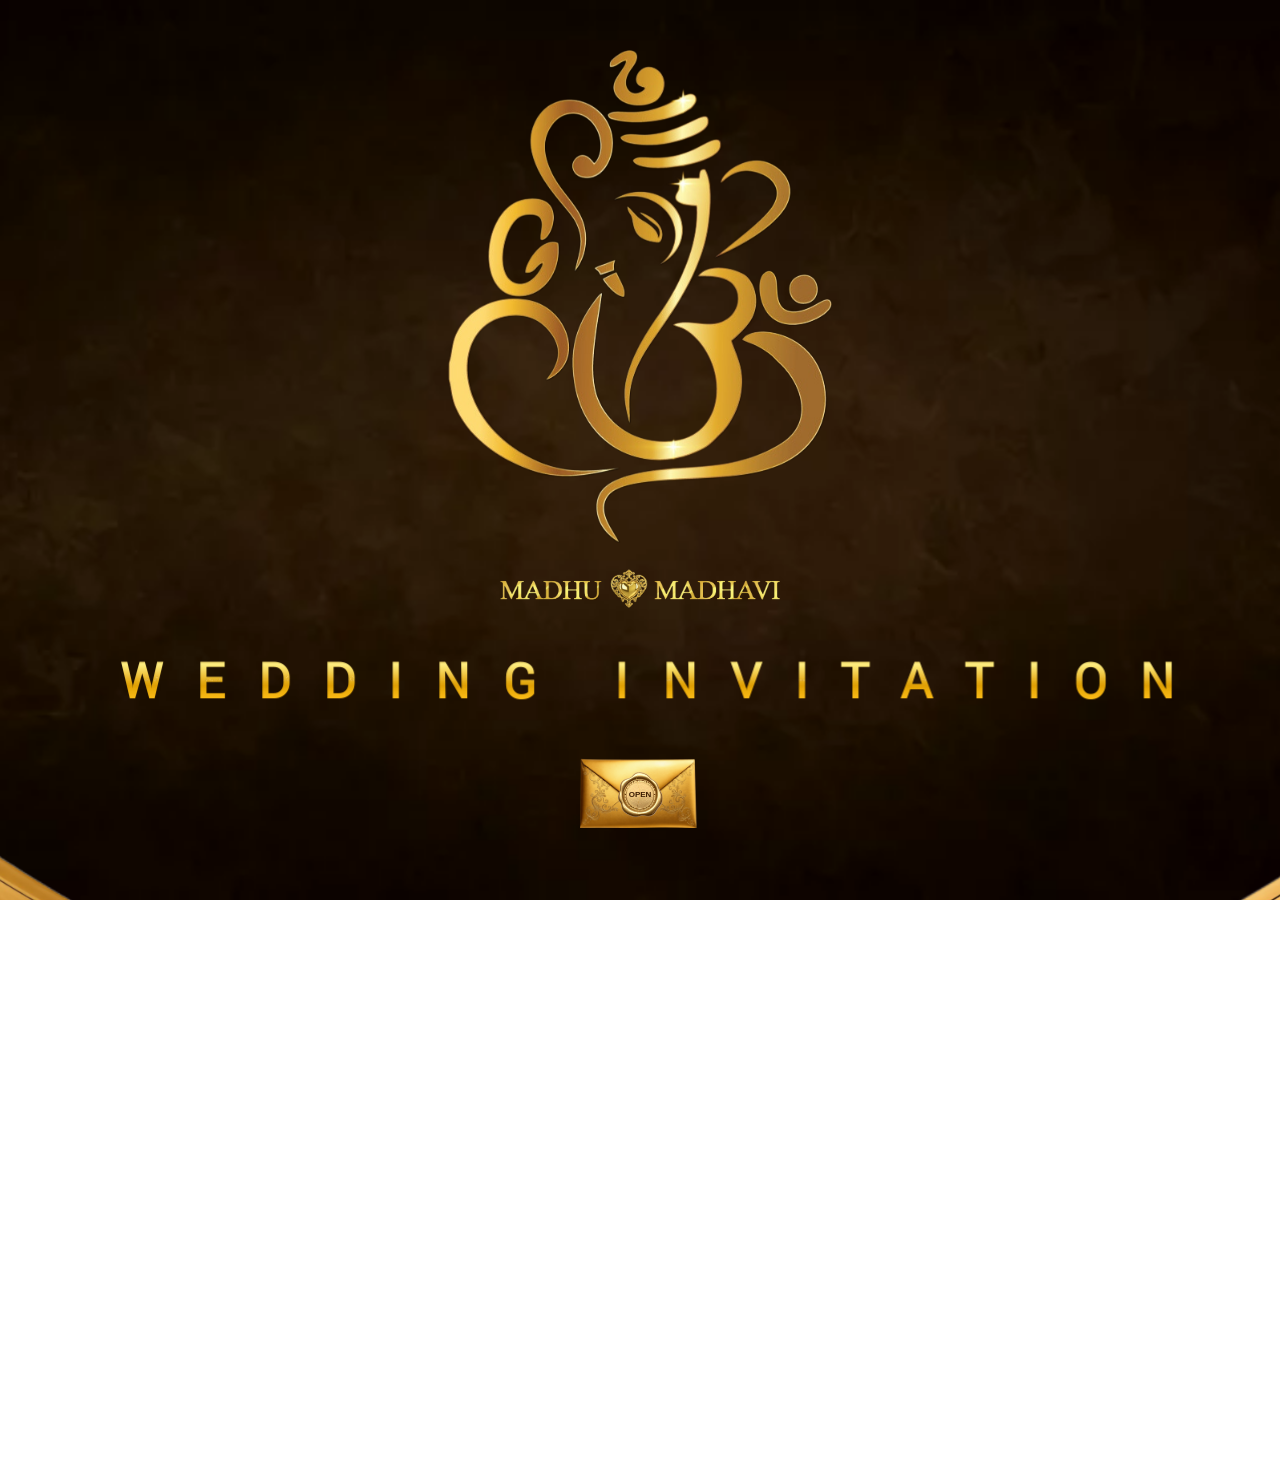
==== index.html @ 40ccea38 "Add files via upload" ====
<!DOCTYPE html>
<html lang="en">
<head>
<link href="https://fonts.googleapis.com/css2?family=Playfair+Display:wght@600&family=Cormorant+Garamond&display=swap" rel="stylesheet">
<link href="https://fonts.googleapis.com/css2?family=Lavishly+Yours&display=swap" rel="stylesheet">
<meta charset="UTF-8">
<meta name="viewport" content="width=device-width, initial-scale=1.0">
<meta property="og:title" content="Madhu ❤️ Madhavi Wedding Invitation">
<meta property="og:description" content="Join us in celebrating our special day 💖 May 13, 2026">
<meta property="og:image" content="https://mskoduri.github.io/MMwedding/preview.png">
<meta property="og:url" content="https://mskoduri.github.io/MMwedding/">
<meta property="og:type" content="website">
<meta name="twitter:card" content="summary_large_image">
<meta property="og:image:type" content="image/png">
<meta property="og:image:width" content="1200">
<meta property="og:image:height" content="630">
<title>Madhu ❤️ Madhavi</title>
<!-- preview fix -->

<style>
body {
  margin: 0;
  font-family: 'Segoe UI', sans-serif;
  color: white;
  scroll-behavior: smooth;
}


.bg {
  position: fixed;
  inset: 0;
  background: url('360.webp') no-repeat center;
  /* background:
    linear-gradient(
      to bottom,
      rgba(0, 0, 0, 0.6),
      rgba(0, 0, 0, 0.75)
    ),
    url('360.webp') no-repeat center; */
  background-size: cover;
  filter: brightness(0.9) contrast(1.1);
  z-index: -1;
  pointer-events: none;
}

.bg::after {
  content: "";
  position: absolute;
  inset: 0;
}

@media (max-width: 768px) {
  .bg {
    background-position: 51% center;
  }
}

section {
  display: flex;
  justify-content: center;
  align-items: center;
  flex-direction: column;
  text-align: center;
  width: 100%;
  max-width: 100%;
  overflow-x: hidden;
  min-height: auto;
  padding: 50px 15px;
  box-sizing: border-box;
}


.card {
  background: rgba(255,255,255,0.2);
  padding: 25px;
  border-radius: 20px;
  max-width: 400px;
  margin: 15px;
  border: 1px solid rgba(255,255,255,0.2);
  font-family: 'Times New Roman', Times, serif;
  letter-spacing: 1px;
  line-height: 35px;
}


/* h1 {
  font-size: 40px;
  background: linear-gradient(45deg, gold, #fff);
  -webkit-background-clip: text;
  -webkit-text-fill-color: transparent;
  text-shadow: none;
} */

h2 {
  margin-top: 10px;
}


button {
  display: flex;
  align-items: center;
  justify-content: center;
  gap: 8px;
  padding: 12px 25px;
  border-radius: 30px;
  border: none;
  cursor: pointer;
  z-index: 1;
  background: #341902f2;
  color: white;
}

button:hover {
  transform: scale(1.05);
  transition: 0.3s;
}

.fade {
  opacity: 0;
  transform: translateY(20px);
  transition: opacity 0.5s ease-out, transform 0.5s ease-out;
  will-change: transform, opacity;
}

.fade.show {
  opacity: 1;
  transform: translateY(0);
}

input {
  padding: 10px;
  border-radius: 10px;
  border: none;
}

.image-section {
  width: 90%;
  /* height: 60vh; */
  min-height: 45vh;
  /* margin: 30px auto; */
  margin: 0 auto;
  /* padding: 60px 0; */
  padding: 60px 15px;
  border-radius: 20px;
  background-size: cover;
  background-position: center;
  display: flex;
  align-items: center;
  justify-content: center;
  position: relative;
  overflow: hidden;
}

.image-section::after {
  content: "";
  position: absolute;
  width: 100%;
  height: 100%;
}

.image-section h2 {
  position: absolute; 
  left: 0;
  right: 0;
  top: 50%;
  transform: translateY(-50%);
  width: 100%;
  text-align: center;
  background: rgba(255, 255, 255, 0.5);
  padding: 8px 0;
  color: #7a1f1f;
  font-size: 16px;
  letter-spacing: 1px;
  /* font-weight: 500; */
}
.countdown-box {
  display: grid;
  grid-template-columns: repeat(2, 1fr);
  gap: 14px; 
  padding: 0 10px; 
  margin-bottom: 20px;
  max-width: 260px;
  margin: 0 auto;
}

.time {
  background: rgba(255,255,255,0.2);
  padding: 18px;
  border-radius: 10px;
  text-align: center;
  border: 1px solid gold;
  width: auto;
}
.time span {
  font-size: 32px;
  font-weight: bold;
}

.time p {
  margin-top: 5px;
  font-size: 12px;
  letter-spacing: 2px;
}

.time, .card {
  background: rgba(255,255,255,0.15);
}

.invite-card {
  position: relative;
  overflow: hidden;
  background: linear-gradient(135deg, #f8f3e8, #efe6d8);
  color: #6b1d1d;
  padding: 40px 20px;
  width: 100%;
  max-width: 500px;
  margin: 0 auto;
  border-radius: 10px;
  text-align: center;
  box-shadow:0 5px 15px rgba(0,0,0,0.2),
            0 0 20px rgba(212,175,55,0.2);
border: 2px solid #d4af37;
  font-family: 'Times New Roman', Times, serif;
}

.invite-card::before {
  content: "";
  position: absolute;
  inset: 0;
  background: url('IMG_20260424_180515.jpeg') no-repeat center;
  background-size: cover;
  opacity: 0.3;
  z-index: 0;
}

.invite-card * {
  position: relative;
  z-index: 1;
}


.top-text {
  letter-spacing: 3px;
  font-size: 12px;
  margin-bottom: 10px;
  top:15px;
  background: #ffffff73;
    background-image: initial;
    background-position-x: initial;
    background-position-y: initial;
    background-size: initial;
    background-repeat: initial;
    background-attachment: initial;
    background-origin: initial;
    background-clip: initial;
    background-color: rgba(255, 255, 255, 0.45);

    border-radius: 1em;
    border-top-left-radius: 1em;
    border-top-right-radius: 1em;
    border-bottom-right-radius: 1em;
    border-bottom-left-radius: 1em;
}


.divider {
  display: flex;
  align-items: center;
  justify-content: center;
  font-size: 18px;
  gap: 15px;
  margin: 10px 0;
}

.divider span {
  width: 40px;
  height: 1px;
  background: gold;
  display: inline-block;
}


.names {
  font-size: 48px;
  font-family: 'Playfair Display', serif;
  background: linear-gradient(
    120deg,
    #c9a227 30%,
    #f1d97a 50%,
    #c9a227 70%
  );
  background-size: 150% auto;
  -webkit-background-clip: text;
  -webkit-text-fill-color: transparent;
  animation: goldShine 3s ease-in-out infinite;
}
.names::after {
  content: '';
  position: absolute;
  top: 0;
  left: -100%;
  width: 40%;
  height: 100%;

  background: linear-gradient(
    120deg,
    transparent,
    rgba(255,255,255,0.7),
    transparent
  );

  animation: shine 3s infinite;
}

@keyframes goldShine {
  0% {
    background-position: 0% center;
  }
  100% {
    background-position: 200% center;
  }
}


.date-box {
  border: 2px solid gold;
  padding: 10px 8px;
  font-weight: bold;
  /* letter-spacing: 1px; */
}


.footer-text {
  font-style: italic;
  margin-top: 20px;
}

#main {
  opacity: 0;
  transition: 1s;
  display: flex;
  flex-direction: column;
  gap: 0; 
}

#main > section:first-child {
  padding-bottom: 5px;
}

#main.show {
  opacity: 1;
}

#welcome {
  position: relative;
  min-height: 100vh;
  min-height: 100dvh;
  display: flex;
  align-items: center; 
  justify-content: center;
  overflow: hidden;
}

.welcome-content {
  height: 100%;
  display: flex;
  justify-content: center;
  align-items: center;
  flex-direction: column;
position: relative;
  z-index: 3;
  padding: 0 20px;
}

.welcome-content img {
  display: block;
  margin-left: auto;
  margin-right: auto;
}

.welcome-sub {
  opacity: 0.85;
  letter-spacing: 0.2em;
  font-family: 'Cormorant Garamond', serif;
  position: relative;
}

@keyframes goldFlow {
  0% {
    background-position: 0% center;
  }
  100% {
    background-position: 200% center;
  }
}

.scroll-down {
  position: relative;
  /* top: 2em;  */
  margin-top: 8px;
  top: 0;
  text-align: center;
  cursor: pointer;
  color: #fffdfd;
  font-size: 12px;
  letter-spacing: 2px;
}

@keyframes bounce {
  0%, 100% { transform: translateY(0) rotate(-45deg); }
  50% { transform: translateY(10px) rotate(-45deg); }
}

.arrow {
  width: 20px;
  height: 20px;
  border-left: 2px solid gold;
  border-bottom: 2px solid gold;
  transform: rotate(-45deg);
  margin: 8px auto;
  animation: bounce 1.5s infinite;
}

.venue-box {
  background: linear-gradient(135deg, #f8f3e8, #efe6d8);
  color: #341902f2;
  padding: 40px 20px;
  width: 100%;
  max-width: 500px;
  margin: 0 auto; 
  border-radius: 12px;
  border: 2px solid rgba(212,175,55,0.4);
  box-shadow: 0 10px 40px rgba(0,0,0,0.2);
  text-align: center;
}

.venue-box h1 {
  font-family: 'Playfair Display', serif;
  font-size: 44px;
  color: #cfa211;
  text-shadow:
    0 1px 0 #fff3cc,
    0 2px 5px rgba(0,0,0,0.25);
}

.event-title {
  font-family: 'Playfair Display', serif;
  font-size: 36px;
  margin-bottom: 40px;
  color: #ffd700;
  text-shadow: 0 0 10px rgba(255,215,0,0.5);
}

.event-container {
  display: flex;
  gap: 30px;
  justify-content: center;
  flex-wrap: wrap;
}

.event-card {
  background: #f8f3e8;
  color: #341902f2;
  padding: 30px 20px;
  width: 280px;
  border: 1px solid #e5d3a3;
  border-radius: 10px;
  text-align: center;
  box-shadow: 0 5px 20px rgba(0,0,0,0.1);
}

.event-card h3 {
  font-size: 22px;
  font-weight: bold;
}

.event-btn {
  display: inline-block;
  margin-top: 15px;
  padding: 12px 25px;

  background: #341902f2;
  color: white;

  border-radius: 6px;
  text-decoration: none;
  border: none;
}

@media(max-width: 768px) {
  .event-card {
    width: 90%;
  }
}

.welcome-title {
  font-family: 'Playfair Display', serif;
  font-size: 42px;

  background: linear-gradient(
    120deg,
    #ffd700 0%,
    #fff8dc 30%,
    #ffd700 60%,
    #ffcc33 100%
  );

  background-size: 200% auto;

  -webkit-background-clip: text;
  -webkit-text-fill-color: transparent;

  animation: goldShine 3s linear infinite;

  text-shadow:
    0 0 5px rgba(255,215,0,0.6),
    0 0 10px rgba(255,215,0,0.5),
    0 0 20px rgba(255,215,0,0.4);
}

.welcome-title span {
  text-shadow:
    0 0 10px rgba(255,215,0,0.9),
    0 0 20px rgba(255,215,0,0.7);
}

@keyframes goldShine {
  0% {
    background-position: 0% center;
  }
  100% {
    background-position: 200% center;
  }
}

@media (max-width: 768px) {
  .invite-card {
    max-width: 90%;
    padding: 30px 15px;
  }

  .names {
    font-size: 38px;
  }
}

html, body {
  margin: 0;
  padding: 0;
  height: 100%;
  overflow-x: hidden;
}

body {
  padding-top: env(safe-area-inset-top);
}

@media (max-width: 768px) {
  .venue-box {
    width: 90%;
    max-width: 100%;
  }
}

.icon {
  width: 40px;  
  height: 25px;
  object-fit: contain;
  vertical-align: middle;
  /* margin-right: 6px; */
  border-radius: 0; 
}

.welcome-image {
  /* width: 80px; */
  max-width: 30vw;
  margin-bottom: 10px;
  position: relative;
  /* bottom: 1em; */
}

@keyframes float {
  0%,100% { transform: translateY(0); }
  50% { transform: translateY(-6px); }
}

.names-img {
  width: 100%;
  max-width: 280px;
  height: auto;
  object-fit: contain;
  display: block;
  margin: 10px auto;
  /* position: relative; 
  top: 1em; */
  margin-top: 16px;
}

img {
  max-width: 100%;
  height: auto;
}

html {
  scroll-behavior: smooth;
  -webkit-overflow-scrolling: touch;
}


.invite-text-img {
  /* width: 180px; */
  /* max-width: 65vw; */
  display: block;
  margin: 16px auto;  
  position: relative;
  top: 0.5em;
  /* filter: brightness(1.05) contrast(1.2) saturate(0.8)
          drop-shadow(0 0 4px rgba(212,175,55,0.7))
          drop-shadow(0 0 10px rgba(139,105,20,0.5)); */
}

.knot {
  transform: scale(1.2); 
  transform-origin: center;
  display: block;
  margin: 5px auto;
}
.invite-btn {
  position: relative;
  display: inline-block;
  border: none;
  background: none;
  cursor: pointer;
}

.open_invite {
  width: 120px;
  display: block;
  transition: transform 0.6s ease;
}

.invite-text {
  position: absolute;
  top: 50%;
  left: 50%;
  transform: translate(-50%, -50%);

  font-size: 13px;
  letter-spacing: 2px;
  white-space: nowrap;

  color: #fff;

  text-shadow:
    0 0 6px rgba(255,215,0,0.8),
    0 0 10px rgba(255,215,0,0.6);

  pointer-events: none;
}
.envelope-wrapper {
  position: relative;
  display: inline-block;
}

.seal-wrapper {
  position: absolute;
  top: 65%;
  left: 50%;
  transform: translate(-50%, -50%);
  width: 12vw;
  height: 12vw;
  max-width: 60px;
  max-height: 60px;
  z-index: 10;
}



.invite-btn:active .seal-wrapper {
  transform: translate(-50%, -50%) scale(0.9);
}

.seal-img {
  position: absolute;
  inset: 0;
  width: 75%;
  height: 100%;
  object-fit: contain;
  /* Snappy transition for the break */
  transition: transform 0.5s cubic-bezier(0.4, 0, 0.2, 1), opacity 0.5s;
}

.seal-left {
  clip-path: polygon(0% 0%, 52% 0%, 42% 25%, 52% 50%, 42% 75%, 52% 100%, 0% 100%);
}

.seal-right {
  clip-path: polygon(52% 0%, 100% 0%, 100% 100%, 52% 100%, 42% 75%, 52% 50%, 42% 25%);
}

.seal-text {
  position: absolute;
  top: 50%;
  left: 50%;
  transform: translate(-50%, -50%);
  font-size: 8px;
  font-weight: bold;
  color: #3b1d03;
  transition: opacity 0.3s;
  z-index: 11;
}

.envelope-wrapper.open .seal-left {
  transform: translateX(-35px) translateY(-10px) rotate(-20deg);
  opacity: 0;
}

.envelope-wrapper.open .seal-right {
  transform: translateX(35px) translateY(5px) rotate(20deg);
  opacity: 0;
}

.envelope-wrapper.open .seal-text {
  opacity: 0;
}

/* .envelope-wrapper.open .seal-wrapper {
  transform: translate(-50%, -80%) scale(1.3) rotate(20deg);
  opacity: 0;
  transition: all 0.5s ease;
} */

.envelope-wrapper.open .open_invite {
  transform: scale(1.1) rotateX(25deg);
}

@keyframes openShake {
  0% { transform: rotateX(0deg); }
  50% { transform: rotateX(10deg); }
  100% { transform: rotateX(35deg); }
}

body {
  -webkit-overflow-scrolling: touch;
}

* {
  box-sizing: border-box;
}

.event-count {
  max-width: 120%;
  position: relative;
  right: 50px;
  margin-bottom: -120px;
}

.event-title-img
{
  max-width: 130%;
  margin-bottom: -170px;
}

.select-wrapper {
  position: relative;
  display: inline-block;
}

#attending {
  appearance: none;
  -webkit-appearance: none;
  -moz-appearance: none;

  width: 160px;
  padding: 10px 35px 10px 10px;
  border-radius: 10px;
  border: none;
}

.arrow-bold {
  position: absolute;
  right: 12px;
  top: 50%;
  transform: translateY(-50%);
  pointer-events: none;

  color: #cfa211;
  font-size: 14px;
}

.card input,
.card .select-wrapper,
.card textarea {
  margin-top: 20px;   /* 🔥 same gap everywhere */
}

.submit-btn {
  margin: 25px auto 0;
  display: block;
}

.family-names span {
  white-space: nowrap;
}

.family-image {
  width: 100%;
  max-width: 130px;
  display: block;
  margin: 20px auto 0;
  border-radius: 12px;
  object-fit: cover;
}

.confirm-presence {
  width: 100%;
  max-width: 180px;
  display: block;
  margin: 20px auto 0;
  border-radius: 12px;
  object-fit: cover;
}

.SaveDate{
  width: 100%;
  max-width: 300px;
  display: block;
  margin: 20px auto 0;
  border-radius: 12px;
  object-fit: cover;
}

.Date{
  width: 100%;
  max-width: 210px;
  display: block;
  margin: 20px auto 0;
  border-radius: 12px;
  object-fit: cover;
}

.mini-gallery {
    display: grid;
    grid-template-columns: repeat(2, 1fr);
    gap: 12px;
    max-width: 550px;
    margin: 30px auto 0;
    padding: 0 15px;
}

.mini-gallery img {
    width: 100%;
    aspect-ratio: 1 / 1;
    object-fit: cover;
    border-radius: 12px;
    border: 3px solid #fff;
    box-shadow: 0 6px 18px rgba(0, 0, 0, 0.15);
    transition: all 0.3s ease;
    cursor: pointer;
}

.mini-gallery img:hover {
    transform: scale(1.06);
    box-shadow: 0 10px 22px rgba(0, 0, 0, 0.25);
}

/* Tablet */

@media (max-width: 768px) {
    .mini-gallery {
        grid-template-columns: repeat(5, 1fr);
        gap: 8px;
        max-width: 95%;
    }

    .mini-gallery img {
        border-radius: 10px;
    }
}

/* Mobile */

@media (max-width: 480px) {
    .mini-gallery {
        grid-template-columns: repeat(2, 1fr);
        gap: 6px;
        padding: 0 10px;
    }

    .mini-gallery img {
        border-radius: 8px;
        border: 2px solid #fff;
    }
}

</style>
</head>

<body>

<div class="bg"></div>

<section id="welcome">
  <div class="welcome-content">
    <img src="Ganesh.png" class="welcome-image">
    <img src="MM.png"  class="names-img" alt="Madhu Madhavi"> 
  <img src="20260429_123016.png" class="invite-text-img">
    
  <button onclick="openEnvelope()" class="invite-btn">
  <div class="envelope-wrapper">
    <img src="Picsart_26-04-26_20-19-04-859.png" class="open_invite">
   <div class="seal-wrapper">
  <img src="Seal.png" class="seal-img seal-left">
  <img src="Seal.png" class="seal-img seal-right">
  <span class="seal-text">OPEN</span>
</div>
  </div>
</button>

    <img src="Picsart_26-04-26_19-44-44-981.png" class="knot"></img>
  </div>

</section>


<div id="main" style="display:none;">
<section class="fade">
  <div class="invite-card">

    <p class="top-text">WITH THE BLESSINGS OF OUR FAMILIES</p>

    <h1 class="names">
      Madhu <br>❤️<br> Madhavi
    </h1>

    <div class="date-box">
      WEDNESDAY, MAY 13, 2026 · 09:24 AM
    </div>

    <p class="footer-text" style="opacity: 0.7;">
      Your presence will make our day truly special
    </p>

  </div>

  <div class="scroll-down" onclick="scrollDown()">
  <span>Scroll Down</span>
  <div class="arrow"></div>
</div>
</section>

<div class="mini-gallery">
    <img src="1.jpg" alt="">
    <img src="2.jpg" alt="">
    <img src="3.jpg" alt="">
    <img src="4.jpg" alt="">
    <img src="5.jpg" alt="">
    <img src="6.jpg" alt="">
</div>


<div class="fade">
  <img src="Countdown.png" class="event-count" alt="The Countdown" >

  <div class="countdown-box">
    <div class="time">
      <span id="days">00</span>
      <p>DAYS</p>
    </div>
    <div class="time">
      <span id="hours">00</span>
      <p>HOURS</p>
    </div>
    <div class="time">
      <span id="minutes">00</span>
      <p>MINUTES</p>
    </div>
    <div class="time">
      <span id="seconds">00</span>
      <p>SECONDS</p>
    </div>
  </div>
</div>

<div class="image-section fade" style="background-image: url('IMG_20260424_223448.jpeg'); display:flex; align-items:center; justify-content:center;margin-top: 100px;">
  <h2>A Beginning to Forever 💖</h2>
</div>

<section class="fade">
  <img src="Celebrations.png" class="event-title-img" alt="The Celebrations" style="position: relative;right: 10px;margin-top: -130px;margin-bottom: -190px;">

  <div class="event-container">

    <div class="event-card">
      <h3 style="position:relative; right: 0.7em;"> <img src="Picsart.png" class="icon"> Haldi Ceremony</h3>
      <p>12th May 2026</p>
      <p>Hyderabad</p>

      <a href="https://maps.app.goo.gl/SMCBDND6x6g2ZW1X9"
         target="_blank"
         class="event-btn primary">
        Get Directions
      </a>
    </div>


    <div class="event-card">
       <h3 style="position:relative; right: 1.5em;"> <img src="pngtree.png" class="icon" style="height: 2em;width: 54px;"> The Wedding </h3>
      <p>13th May 2026 · 09:24 AM</p>
      <p>Celebrations Function Hall</p>

      <a href="https://maps.google.com?q=Celebrations Function Hall Hyderabad"
         target="_blank"
         class="event-btn primary">
        Get Directions
      </a>
    </div>

  </div>
</section>

<div class="mini-gallery">
    <img src="Mrg1.jpg" alt="">
    <img src="Mrg2.jpg" alt="">
    <img src="Mrg3.jpg" alt="">
    <img src="Mrg4.jpg" alt="">
    <img src="Mrg5.jpg" alt="">
    <img src="Mrg6.jpg" alt="">
    <img src="Mrg7.jpg" alt="">
</div>


<section class="fade">
  <img
      src="SaveDate.png"
      alt="SaveDate"
      class="SaveDate">
      <img
      src="Date.png"
      alt="Date"
      class="Date">
</section>

<section class="fade">
  <div class="venue-box">
    <h3 style="position: relative;left: -13px;">📍 Venue</h3>
    <h2 style="letter-spacing:3px; margin-bottom:10px;">LOCATION</h2>

<h1 style="font-family: 'Playfair Display'; margin-bottom:15px;">
  Celebrations Function Hall
</h1>

<p style="opacity:0.7; margin-bottom:25px;">
  Hyderabad, Telangana
</p>

<a href="https://maps.google.com?q=Celebrations Function Hall Hyderabad"
   target="_blank"
   style="display:inline-block;
          padding:12px 25px;
          background:#341902f2;
          color:white;
          text-decoration:none;
          border-radius:5px;">
  Get Directions
</a>
  </div>
</section>

<section class="fade">
  <div class="card">
    <h3 style="max-width:500px;">
      "We invite you to celebrate our special day"
    </h3>

    <img
      src="Family.png"
      alt="Family"
      class="family-image"
    >
     <h3 class="family-names">
      <span>Koduri Madhava Reddy</span><br>
      <span>Vijaya Lakshmi</span><br>
      <span>Mallikarjun Reddy</span>
    </h3>
  </div>
</section>

<section class="fade">
  <div class="card">
<img
      src="Confirm.png"
      alt="Confirm"
      class="confirm-presence">
    <input id="name" placeholder="Your Name">

<div class="select-wrapper">
  <select id="attending">
    <option value="">Please select</option>
    <option value="Yes">Will Attend 😊</option>
    <option value="No">Not Attending 😔</option>
  </select>
  <span class="arrow-bold">▼</span>
</div>

<textarea id="comment" placeholder="Message" rows="3" style="padding: 10px;border-radius: 10px;border: none;margin-top: 25px;"></textarea><br><br>

<button onclick="rsvp()" class="submit-btn">Submit</button>

<p id="msg"></p>
  </div>
</section>

</div>


<audio id="music" loop>
  <source src="seetha-kalyanam.mp3" type="audio/mpeg">
</audio>

<script>

const params = new URLSearchParams(window.location.search);
const guest = params.get("guest");
if (guest) {
  document.getElementById("guestText").innerText =
    "Dear " + guest + ", you're invited 💌";
}


function enterSite() {
  document.getElementById("welcome").style.display = "none";

  let main = document.getElementById("main");
  main.style.display = "block";

  setTimeout(() => {
    main.classList.add("show");
  }, 100);

  document.getElementById("music").play();
}

const weddingDate = new Date("May 13, 2026 09:24:00").getTime();
setInterval(()=>{
  const now = new Date().getTime();
  const diff = weddingDate - now;

  const d = Math.floor(diff/(1000*60*60*24));
  const h = Math.floor((diff%(1000*60*60*24))/(1000*60*60));
  const m = Math.floor((diff%(1000*60*60))/(1000*60));

  document.getElementById("days").innerText = d;
  document.getElementById("hours").innerText = h;
  document.getElementById("minutes").innerText = m;
  document.getElementById("seconds").innerText =
  Math.floor((diff%(1000*60))/1000);
},1000);


function rsvp() {
  let name = document.getElementById("name").value;
  let attending = document.getElementById("attending").value;
  let comment = document.getElementById("comment").value;

  if (!name) {
    alert("Please enter your name");
    return;
  }

  if (!attending) {
    alert("Please select if you will attend");
    return;
  }

  if (!comment) {
    alert("Please enter your message");
    return;
  }

  fetch("https://docs.google.com/forms/d/e/1FAIpQLSe2UopGB2apWX73iOg-tnA2E4q8xZ_IXDUsRCCciOMnf0UEBw/formResponse", {
    method: "POST",
    mode: "no-cors",
    headers: {
      "Content-Type": "application/x-www-form-urlencoded"
    },
    body:
      "entry.1906302132=" + encodeURIComponent(name) +
      "&entry.1850440765=" + encodeURIComponent(attending) +
      "&entry.829132535=" + encodeURIComponent(comment)
  });

  document.getElementById("msg").innerText =
    "Thank you " + name + " 💖";
}

const observer = new IntersectionObserver(entries => {
  entries.forEach(entry => {
    if (entry.isIntersecting) {
      entry.target.classList.add('show');
    }
  });
}, {
  threshold: 0.2
});

document.querySelectorAll('.fade').forEach(el => observer.observe(el));

function scrollDown() {
  document.querySelector("#main section").scrollIntoView({
    behavior: "smooth"
  });
}


// document.addEventListener("touchstart", () => {}, { passive: true });

// document.addEventListener('touchmove', function() {}, { passive: true });

document.getElementById("main").addEventListener("click", function (e) {
  const music = document.getElementById("music");

  if (
    e.target.closest("button") ||
    e.target.closest("a") ||
    e.target.closest("input") ||
    e.target.closest("select") ||
    e.target.closest("textarea")
  ) {
    return;
  }

  if (music.paused) {
    music.play();
  } else {
    music.pause();
  }
});

function openEnvelope() {
  const wrapper = document.querySelector(".envelope-wrapper");

  wrapper.classList.add("open");

  setTimeout(() => {
    enterSite();
  }, 900);
}

</script>

</body>
</html>
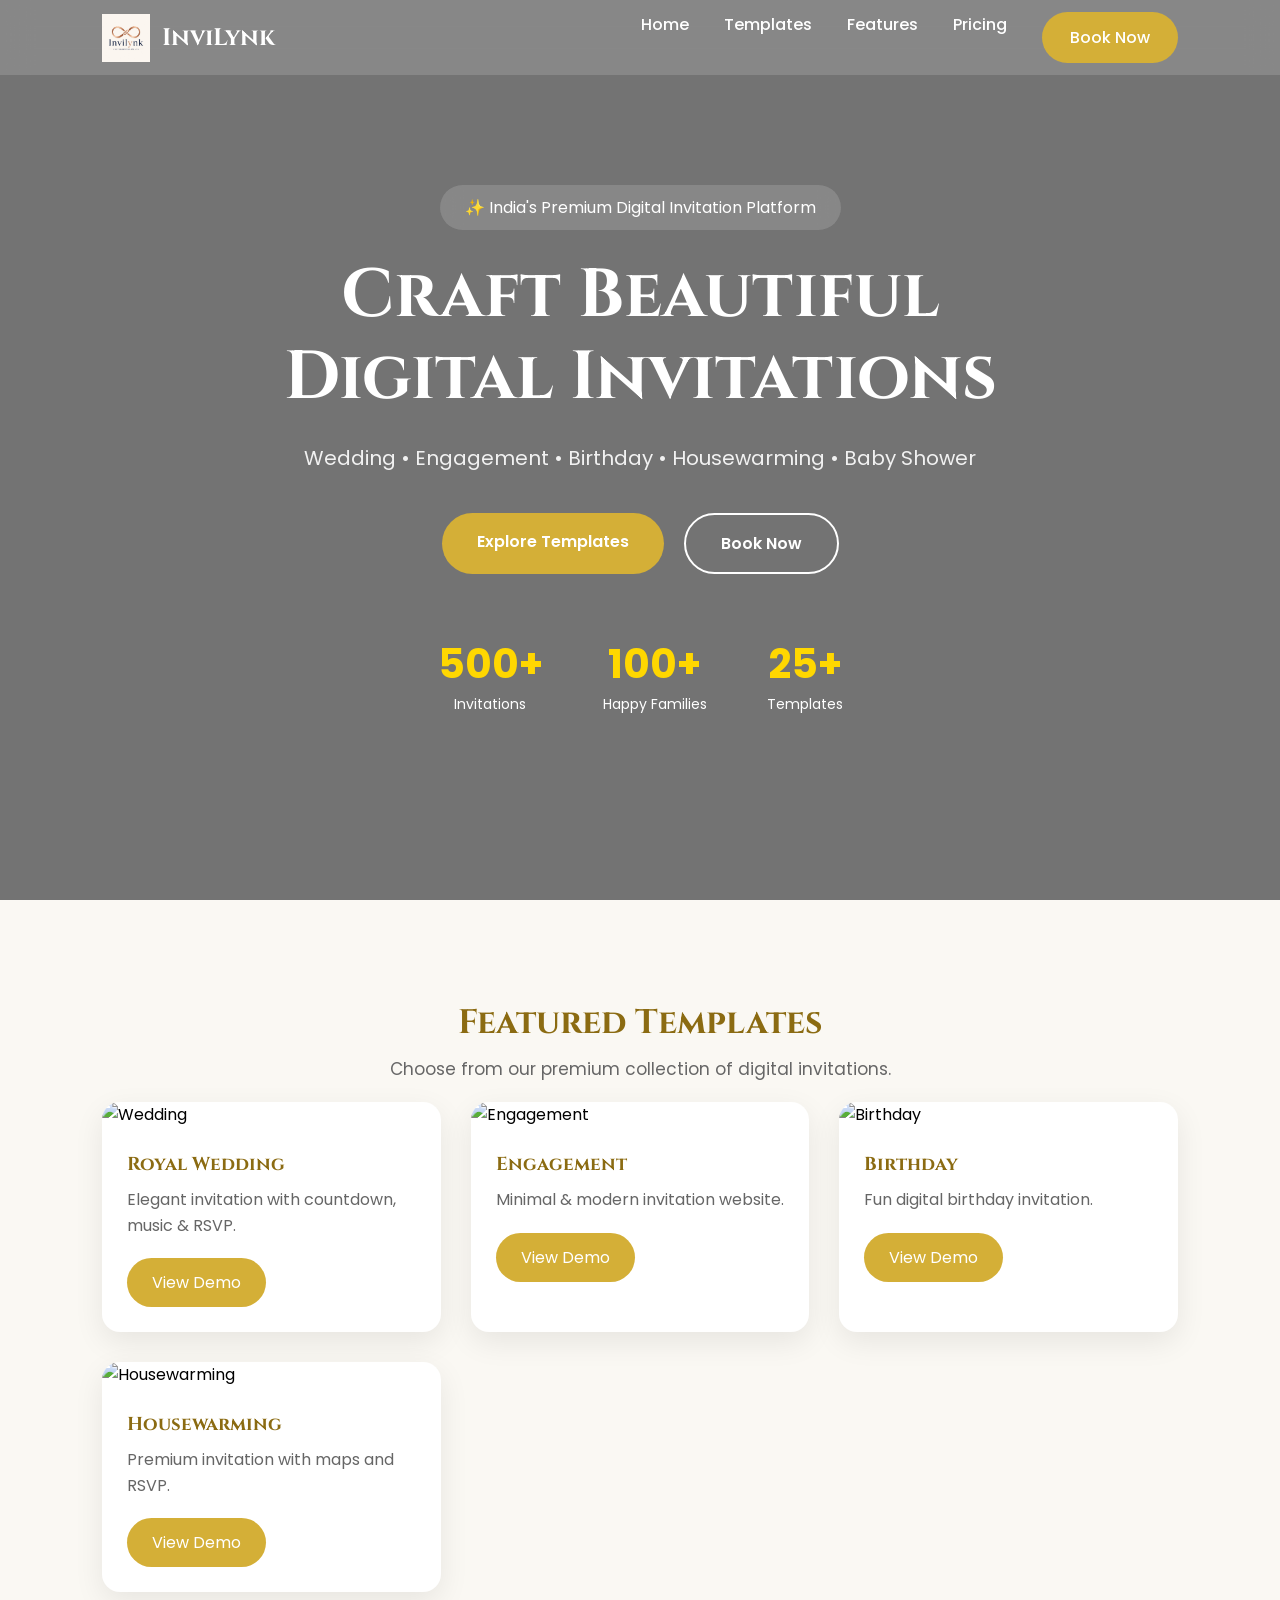
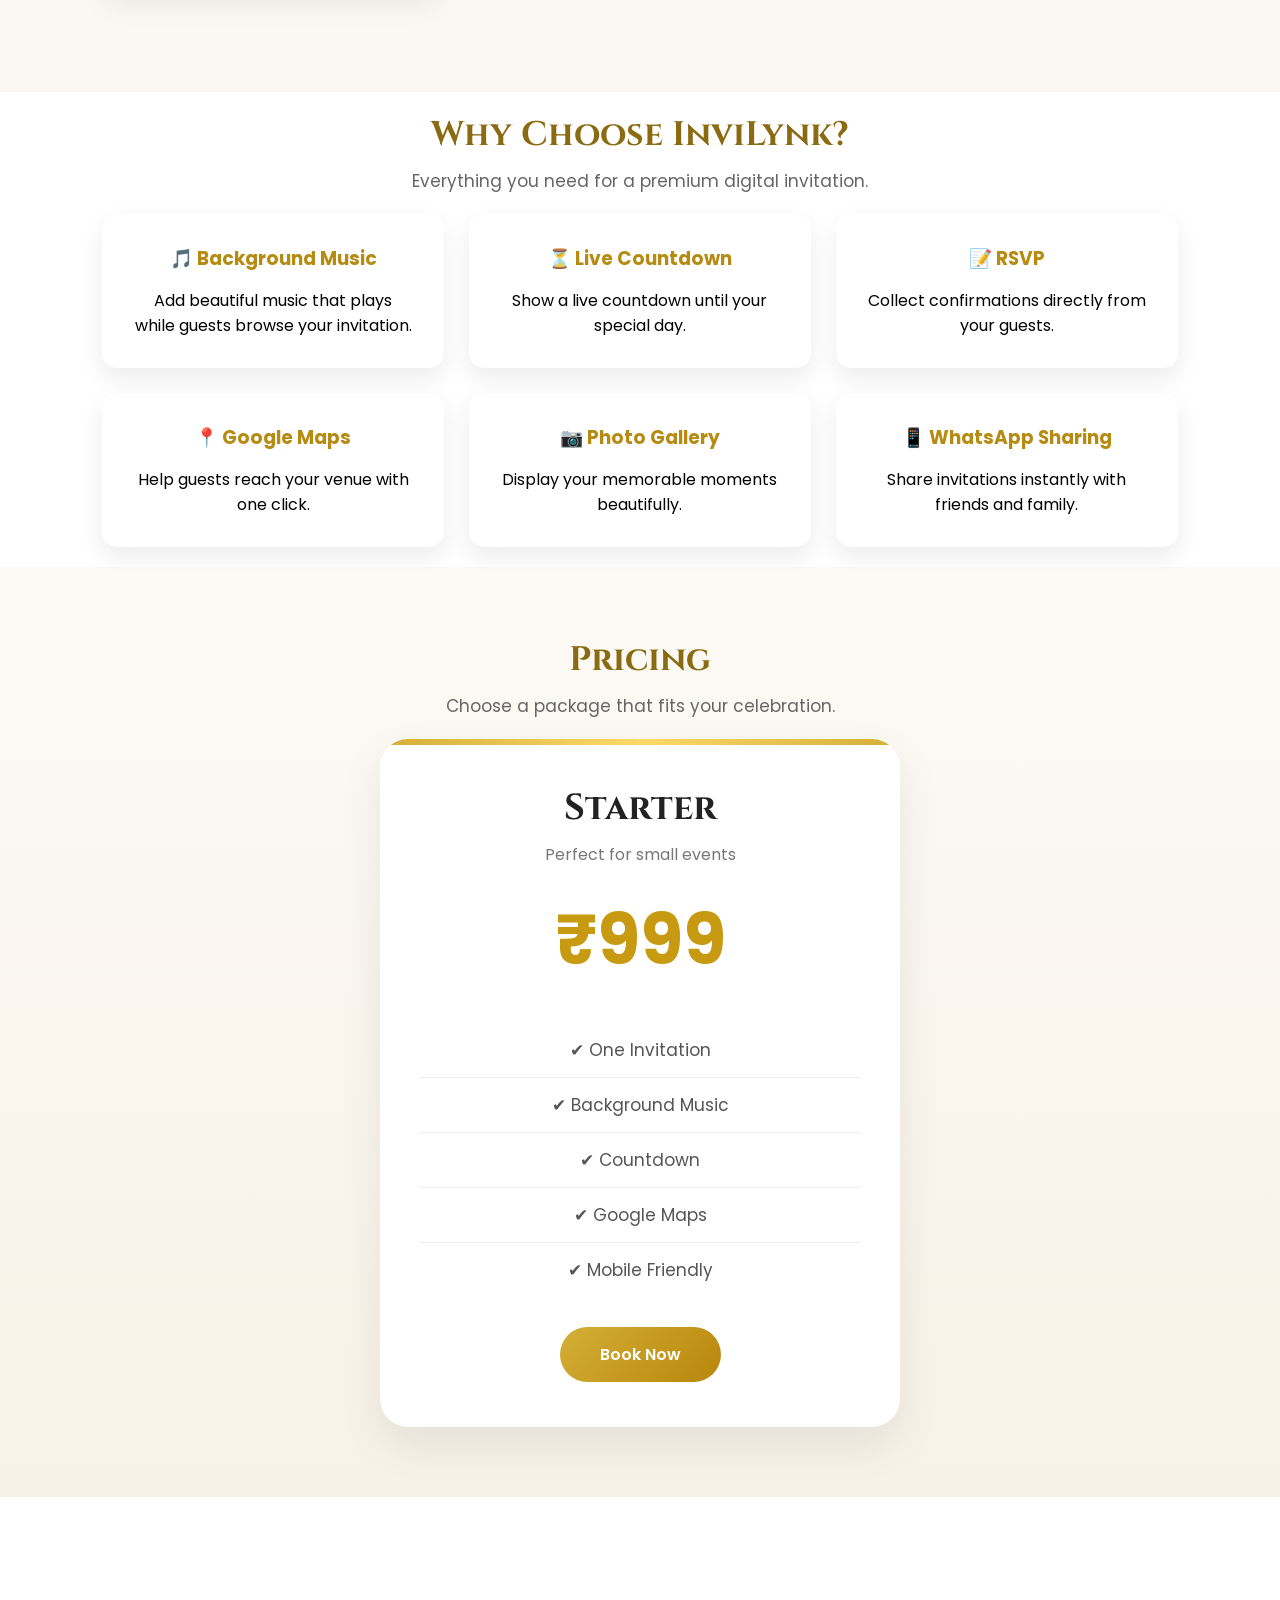
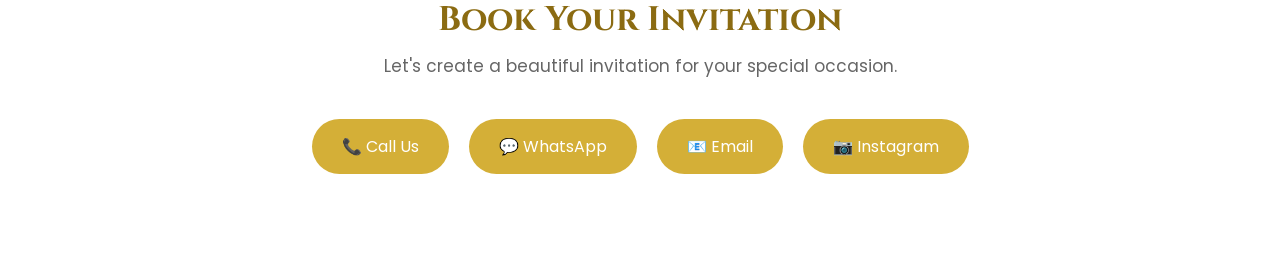
==== commit c3d3cbc4: "Add files via upload" ====
--- a/index.html
+++ b/index.html
@@ -1,1253 +1,284 @@
 <!DOCTYPE html>
 <html lang="en">
+
 <head>
-<link href="https://fonts.googleapis.com/css2?family=Playfair+Display:wght@600&family=Cormorant+Garamond&display=swap" rel="stylesheet">
-<link href="https://fonts.googleapis.com/css2?family=Lavishly+Yours&display=swap" rel="stylesheet">
+
 <meta charset="UTF-8">
 <meta name="viewport" content="width=device-width, initial-scale=1.0">
-<meta property="og:title" content="Madhu ❤️ Madhavi Wedding Invitation">
-<meta property="og:description" content="Join us in celebrating our special day 💖 May 13, 2026">
-<meta property="og:image" content="https://mskoduri.github.io/MMwedding/preview.png">
-<meta property="og:url" content="https://mskoduri.github.io/MMwedding/">
-<meta property="og:type" content="website">
-<meta name="twitter:card" content="summary_large_image">
-<meta property="og:image:type" content="image/png">
-<meta property="og:image:width" content="1200">
-<meta property="og:image:height" content="630">
-<title>Madhu ❤️ Madhavi</title>
-<!-- preview fix -->
-
-<style>
-body {
-  margin: 0;
-  font-family: 'Segoe UI', sans-serif;
-  color: white;
-  scroll-behavior: smooth;
-}
-
-
-.bg {
-  position: fixed;
-  inset: 0;
-  background: url('360.webp') no-repeat center;
-  /* background:
-    linear-gradient(
-      to bottom,
-      rgba(0, 0, 0, 0.6),
-      rgba(0, 0, 0, 0.75)
-    ),
-    url('360.webp') no-repeat center; */
-  background-size: cover;
-  filter: brightness(0.9) contrast(1.1);
-  z-index: -1;
-  pointer-events: none;
-}
-
-.bg::after {
-  content: "";
-  position: absolute;
-  inset: 0;
-}
-
-@media (max-width: 768px) {
-  .bg {
-    background-position: 51% center;
-  }
-}
-
-section {
-  display: flex;
-  justify-content: center;
-  align-items: center;
-  flex-direction: column;
-  text-align: center;
-  width: 100%;
-  max-width: 100%;
-  overflow-x: hidden;
-  min-height: auto;
-  padding: 50px 15px;
-  box-sizing: border-box;
-}
-
-
-.card {
-  background: rgba(255,255,255,0.2);
-  padding: 25px;
-  border-radius: 20px;
-  max-width: 400px;
-  margin: 15px;
-  border: 1px solid rgba(255,255,255,0.2);
-  font-family: 'Times New Roman', Times, serif;
-  letter-spacing: 1px;
-  line-height: 35px;
-}
-
-
-/* h1 {
-  font-size: 40px;
-  background: linear-gradient(45deg, gold, #fff);
-  -webkit-background-clip: text;
-  -webkit-text-fill-color: transparent;
-  text-shadow: none;
-} */
-
-h2 {
-  margin-top: 10px;
-}
-
-
-button {
-  display: flex;
-  align-items: center;
-  justify-content: center;
-  gap: 8px;
-  padding: 12px 25px;
-  border-radius: 30px;
-  border: none;
-  cursor: pointer;
-  z-index: 1;
-  background: #341902f2;
-  color: white;
-}
-
-button:hover {
-  transform: scale(1.05);
-  transition: 0.3s;
-}
-
-.fade {
-  opacity: 0;
-  transform: translateY(20px);
-  transition: opacity 0.5s ease-out, transform 0.5s ease-out;
-  will-change: transform, opacity;
-}
-
-.fade.show {
-  opacity: 1;
-  transform: translateY(0);
-}
-
-input {
-  padding: 10px;
-  border-radius: 10px;
-  border: none;
-}
-
-.image-section {
-  width: 90%;
-  /* height: 60vh; */
-  min-height: 45vh;
-  /* margin: 30px auto; */
-  margin: 0 auto;
-  /* padding: 60px 0; */
-  padding: 60px 15px;
-  border-radius: 20px;
-  background-size: cover;
-  background-position: center;
-  display: flex;
-  align-items: center;
-  justify-content: center;
-  position: relative;
-  overflow: hidden;
-}
-
-.image-section::after {
-  content: "";
-  position: absolute;
-  width: 100%;
-  height: 100%;
-}
-
-.image-section h2 {
-  position: absolute; 
-  left: 0;
-  right: 0;
-  top: 50%;
-  transform: translateY(-50%);
-  width: 100%;
-  text-align: center;
-  background: rgba(255, 255, 255, 0.5);
-  padding: 8px 0;
-  color: #7a1f1f;
-  font-size: 16px;
-  letter-spacing: 1px;
-  /* font-weight: 500; */
-}
-.countdown-box {
-  display: grid;
-  grid-template-columns: repeat(2, 1fr);
-  gap: 14px; 
-  padding: 0 10px; 
-  margin-bottom: 20px;
-  max-width: 260px;
-  margin: 0 auto;
-}
-
-.time {
-  background: rgba(255,255,255,0.2);
-  padding: 18px;
-  border-radius: 10px;
-  text-align: center;
-  border: 1px solid gold;
-  width: auto;
-}
-.time span {
-  font-size: 32px;
-  font-weight: bold;
-}
-
-.time p {
-  margin-top: 5px;
-  font-size: 12px;
-  letter-spacing: 2px;
-}
-
-.time, .card {
-  background: rgba(255,255,255,0.15);
-}
-
-.invite-card {
-  position: relative;
-  overflow: hidden;
-  background: linear-gradient(135deg, #f8f3e8, #efe6d8);
-  color: #6b1d1d;
-  padding: 40px 20px;
-  width: 100%;
-  max-width: 500px;
-  margin: 0 auto;
-  border-radius: 10px;
-  text-align: center;
-  box-shadow:0 5px 15px rgba(0,0,0,0.2),
-            0 0 20px rgba(212,175,55,0.2);
-border: 2px solid #d4af37;
-  font-family: 'Times New Roman', Times, serif;
-}
-
-.invite-card::before {
-  content: "";
-  position: absolute;
-  inset: 0;
-  background: url('IMG_20260424_180515.jpeg') no-repeat center;
-  background-size: cover;
-  opacity: 0.3;
-  z-index: 0;
-}
-
-.invite-card * {
-  position: relative;
-  z-index: 1;
-}
-
-
-.top-text {
-  letter-spacing: 3px;
-  font-size: 12px;
-  margin-bottom: 10px;
-  top:15px;
-  background: #ffffff73;
-    background-image: initial;
-    background-position-x: initial;
-    background-position-y: initial;
-    background-size: initial;
-    background-repeat: initial;
-    background-attachment: initial;
-    background-origin: initial;
-    background-clip: initial;
-    background-color: rgba(255, 255, 255, 0.45);
-
-    border-radius: 1em;
-    border-top-left-radius: 1em;
-    border-top-right-radius: 1em;
-    border-bottom-right-radius: 1em;
-    border-bottom-left-radius: 1em;
-}
-
-
-.divider {
-  display: flex;
-  align-items: center;
-  justify-content: center;
-  font-size: 18px;
-  gap: 15px;
-  margin: 10px 0;
-}
-
-.divider span {
-  width: 40px;
-  height: 1px;
-  background: gold;
-  display: inline-block;
-}
-
-
-.names {
-  font-size: 48px;
-  font-family: 'Playfair Display', serif;
-  background: linear-gradient(
-    120deg,
-    #c9a227 30%,
-    #f1d97a 50%,
-    #c9a227 70%
-  );
-  background-size: 150% auto;
-  -webkit-background-clip: text;
-  -webkit-text-fill-color: transparent;
-  animation: goldShine 3s ease-in-out infinite;
-}
-.names::after {
-  content: '';
-  position: absolute;
-  top: 0;
-  left: -100%;
-  width: 40%;
-  height: 100%;
-
-  background: linear-gradient(
-    120deg,
-    transparent,
-    rgba(255,255,255,0.7),
-    transparent
-  );
-
-  animation: shine 3s infinite;
-}
-
-@keyframes goldShine {
-  0% {
-    background-position: 0% center;
-  }
-  100% {
-    background-position: 200% center;
-  }
-}
-
-
-.date-box {
-  border: 2px solid gold;
-  padding: 10px 8px;
-  font-weight: bold;
-  /* letter-spacing: 1px; */
-}
-
-
-.footer-text {
-  font-style: italic;
-  margin-top: 20px;
-}
-
-#main {
-  opacity: 0;
-  transition: 1s;
-  display: flex;
-  flex-direction: column;
-  gap: 0; 
-}
-
-#main > section:first-child {
-  padding-bottom: 5px;
-}
-
-#main.show {
-  opacity: 1;
-}
-
-#welcome {
-  position: relative;
-  min-height: 100vh;
-  min-height: 100dvh;
-  display: flex;
-  align-items: center; 
-  justify-content: center;
-  overflow: hidden;
-}
-
-.welcome-content {
-  height: 100%;
-  display: flex;
-  justify-content: center;
-  align-items: center;
-  flex-direction: column;
-position: relative;
-  z-index: 3;
-  padding: 0 20px;
-}
-
-.welcome-content img {
-  display: block;
-  margin-left: auto;
-  margin-right: auto;
-}
-
-.welcome-sub {
-  opacity: 0.85;
-  letter-spacing: 0.2em;
-  font-family: 'Cormorant Garamond', serif;
-  position: relative;
-}
-
-@keyframes goldFlow {
-  0% {
-    background-position: 0% center;
-  }
-  100% {
-    background-position: 200% center;
-  }
-}
-
-.scroll-down {
-  position: relative;
-  /* top: 2em;  */
-  margin-top: 8px;
-  top: 0;
-  text-align: center;
-  cursor: pointer;
-  color: #fffdfd;
-  font-size: 12px;
-  letter-spacing: 2px;
-}
-
-@keyframes bounce {
-  0%, 100% { transform: translateY(0) rotate(-45deg); }
-  50% { transform: translateY(10px) rotate(-45deg); }
-}
-
-.arrow {
-  width: 20px;
-  height: 20px;
-  border-left: 2px solid gold;
-  border-bottom: 2px solid gold;
-  transform: rotate(-45deg);
-  margin: 8px auto;
-  animation: bounce 1.5s infinite;
-}
-
-.venue-box {
-  background: linear-gradient(135deg, #f8f3e8, #efe6d8);
-  color: #341902f2;
-  padding: 40px 20px;
-  width: 100%;
-  max-width: 500px;
-  margin: 0 auto; 
-  border-radius: 12px;
-  border: 2px solid rgba(212,175,55,0.4);
-  box-shadow: 0 10px 40px rgba(0,0,0,0.2);
-  text-align: center;
-}
-
-.venue-box h1 {
-  font-family: 'Playfair Display', serif;
-  font-size: 44px;
-  color: #cfa211;
-  text-shadow:
-    0 1px 0 #fff3cc,
-    0 2px 5px rgba(0,0,0,0.25);
-}
-
-.event-title {
-  font-family: 'Playfair Display', serif;
-  font-size: 36px;
-  margin-bottom: 40px;
-  color: #ffd700;
-  text-shadow: 0 0 10px rgba(255,215,0,0.5);
-}
-
-.event-container {
-  display: flex;
-  gap: 30px;
-  justify-content: center;
-  flex-wrap: wrap;
-}
-
-.event-card {
-  background: #f8f3e8;
-  color: #341902f2;
-  padding: 30px 20px;
-  width: 280px;
-  border: 1px solid #e5d3a3;
-  border-radius: 10px;
-  text-align: center;
-  box-shadow: 0 5px 20px rgba(0,0,0,0.1);
-}
-
-.event-card h3 {
-  font-size: 22px;
-  font-weight: bold;
-}
-
-.event-btn {
-  display: inline-block;
-  margin-top: 15px;
-  padding: 12px 25px;
-
-  background: #341902f2;
-  color: white;
-
-  border-radius: 6px;
-  text-decoration: none;
-  border: none;
-}
-
-@media(max-width: 768px) {
-  .event-card {
-    width: 90%;
-  }
-}
-
-.welcome-title {
-  font-family: 'Playfair Display', serif;
-  font-size: 42px;
-
-  background: linear-gradient(
-    120deg,
-    #ffd700 0%,
-    #fff8dc 30%,
-    #ffd700 60%,
-    #ffcc33 100%
-  );
-
-  background-size: 200% auto;
-
-  -webkit-background-clip: text;
-  -webkit-text-fill-color: transparent;
-
-  animation: goldShine 3s linear infinite;
-
-  text-shadow:
-    0 0 5px rgba(255,215,0,0.6),
-    0 0 10px rgba(255,215,0,0.5),
-    0 0 20px rgba(255,215,0,0.4);
-}
-
-.welcome-title span {
-  text-shadow:
-    0 0 10px rgba(255,215,0,0.9),
-    0 0 20px rgba(255,215,0,0.7);
-}
-
-@keyframes goldShine {
-  0% {
-    background-position: 0% center;
-  }
-  100% {
-    background-position: 200% center;
-  }
-}
-
-@media (max-width: 768px) {
-  .invite-card {
-    max-width: 90%;
-    padding: 30px 15px;
-  }
-
-  .names {
-    font-size: 38px;
-  }
-}
-
-html, body {
-  margin: 0;
-  padding: 0;
-  height: 100%;
-  overflow-x: hidden;
-}
-
-body {
-  padding-top: env(safe-area-inset-top);
-}
-
-@media (max-width: 768px) {
-  .venue-box {
-    width: 90%;
-    max-width: 100%;
-  }
-}
-
-.icon {
-  width: 40px;  
-  height: 25px;
-  object-fit: contain;
-  vertical-align: middle;
-  /* margin-right: 6px; */
-  border-radius: 0; 
-}
-
-.welcome-image {
-  /* width: 80px; */
-  max-width: 30vw;
-  margin-bottom: 10px;
-  position: relative;
-  /* bottom: 1em; */
-}
-
-@keyframes float {
-  0%,100% { transform: translateY(0); }
-  50% { transform: translateY(-6px); }
-}
-
-.names-img {
-  width: 100%;
-  max-width: 280px;
-  height: auto;
-  object-fit: contain;
-  display: block;
-  margin: 10px auto;
-  /* position: relative; 
-  top: 1em; */
-  margin-top: 16px;
-}
-
-img {
-  max-width: 100%;
-  height: auto;
-}
-
-html {
-  scroll-behavior: smooth;
-  -webkit-overflow-scrolling: touch;
-}
-
-
-.invite-text-img {
-  /* width: 180px; */
-  /* max-width: 65vw; */
-  display: block;
-  margin: 16px auto;  
-  position: relative;
-  top: 0.5em;
-  /* filter: brightness(1.05) contrast(1.2) saturate(0.8)
-          drop-shadow(0 0 4px rgba(212,175,55,0.7))
-          drop-shadow(0 0 10px rgba(139,105,20,0.5)); */
-}
-
-.knot {
-  transform: scale(1.2); 
-  transform-origin: center;
-  display: block;
-  margin: 5px auto;
-}
-.invite-btn {
-  position: relative;
-  display: inline-block;
-  border: none;
-  background: none;
-  cursor: pointer;
-}
-
-.open_invite {
-  width: 120px;
-  display: block;
-  transition: transform 0.6s ease;
-}
-
-.invite-text {
-  position: absolute;
-  top: 50%;
-  left: 50%;
-  transform: translate(-50%, -50%);
-
-  font-size: 13px;
-  letter-spacing: 2px;
-  white-space: nowrap;
-
-  color: #fff;
-
-  text-shadow:
-    0 0 6px rgba(255,215,0,0.8),
-    0 0 10px rgba(255,215,0,0.6);
-
-  pointer-events: none;
-}
-.envelope-wrapper {
-  position: relative;
-  display: inline-block;
-}
-
-.seal-wrapper {
-  position: absolute;
-  top: 65%;
-  left: 50%;
-  transform: translate(-50%, -50%);
-  width: 12vw;
-  height: 12vw;
-  max-width: 60px;
-  max-height: 60px;
-  z-index: 10;
-}
-
-
-
-.invite-btn:active .seal-wrapper {
-  transform: translate(-50%, -50%) scale(0.9);
-}
-
-.seal-img {
-  position: absolute;
-  inset: 0;
-  width: 75%;
-  height: 100%;
-  object-fit: contain;
-  /* Snappy transition for the break */
-  transition: transform 0.5s cubic-bezier(0.4, 0, 0.2, 1), opacity 0.5s;
-}
-
-.seal-left {
-  clip-path: polygon(0% 0%, 52% 0%, 42% 25%, 52% 50%, 42% 75%, 52% 100%, 0% 100%);
-}
-
-.seal-right {
-  clip-path: polygon(52% 0%, 100% 0%, 100% 100%, 52% 100%, 42% 75%, 52% 50%, 42% 25%);
-}
-
-.seal-text {
-  position: absolute;
-  top: 50%;
-  left: 50%;
-  transform: translate(-50%, -50%);
-  font-size: 8px;
-  font-weight: bold;
-  color: #3b1d03;
-  transition: opacity 0.3s;
-  z-index: 11;
-}
-
-.envelope-wrapper.open .seal-left {
-  transform: translateX(-35px) translateY(-10px) rotate(-20deg);
-  opacity: 0;
-}
-
-.envelope-wrapper.open .seal-right {
-  transform: translateX(35px) translateY(5px) rotate(20deg);
-  opacity: 0;
-}
-
-.envelope-wrapper.open .seal-text {
-  opacity: 0;
-}
-
-/* .envelope-wrapper.open .seal-wrapper {
-  transform: translate(-50%, -80%) scale(1.3) rotate(20deg);
-  opacity: 0;
-  transition: all 0.5s ease;
-} */
-
-.envelope-wrapper.open .open_invite {
-  transform: scale(1.1) rotateX(25deg);
-}
-
-@keyframes openShake {
-  0% { transform: rotateX(0deg); }
-  50% { transform: rotateX(10deg); }
-  100% { transform: rotateX(35deg); }
-}
-
-body {
-  -webkit-overflow-scrolling: touch;
-}
-
-* {
-  box-sizing: border-box;
-}
-
-.event-count {
-  max-width: 120%;
-  position: relative;
-  right: 50px;
-  margin-bottom: -120px;
-}
-
-.event-title-img
-{
-  max-width: 130%;
-  margin-bottom: -170px;
-}
-
-.select-wrapper {
-  position: relative;
-  display: inline-block;
-}
-
-#attending {
-  appearance: none;
-  -webkit-appearance: none;
-  -moz-appearance: none;
-
-  width: 160px;
-  padding: 10px 35px 10px 10px;
-  border-radius: 10px;
-  border: none;
-}
-
-.arrow-bold {
-  position: absolute;
-  right: 12px;
-  top: 50%;
-  transform: translateY(-50%);
-  pointer-events: none;
-
-  color: #cfa211;
-  font-size: 14px;
-}
-
-.card input,
-.card .select-wrapper,
-.card textarea {
-  margin-top: 20px;   /* 🔥 same gap everywhere */
-}
-
-.submit-btn {
-  margin: 25px auto 0;
-  display: block;
-}
-
-.family-names span {
-  white-space: nowrap;
-}
-
-.family-image {
-  width: 100%;
-  max-width: 130px;
-  display: block;
-  margin: 20px auto 0;
-  border-radius: 12px;
-  object-fit: cover;
-}
-
-.confirm-presence {
-  width: 100%;
-  max-width: 180px;
-  display: block;
-  margin: 20px auto 0;
-  border-radius: 12px;
-  object-fit: cover;
-}
-
-.SaveDate{
-  width: 100%;
-  max-width: 300px;
-  display: block;
-  margin: 20px auto 0;
-  border-radius: 12px;
-  object-fit: cover;
-}
-
-.Date{
-  width: 100%;
-  max-width: 210px;
-  display: block;
-  margin: 20px auto 0;
-  border-radius: 12px;
-  object-fit: cover;
-}
-
-.mini-gallery {
-    display: grid;
-    grid-template-columns: repeat(2, 1fr);
-    gap: 12px;
-    max-width: 550px;
-    margin: 30px auto 0;
-    padding: 0 15px;
-}
-
-.mini-gallery img {
-    width: 100%;
-    aspect-ratio: 1 / 1;
-    object-fit: cover;
-    border-radius: 12px;
-    border: 3px solid #fff;
-    box-shadow: 0 6px 18px rgba(0, 0, 0, 0.15);
-    transition: all 0.3s ease;
-    cursor: pointer;
-}
-
-.mini-gallery img:hover {
-    transform: scale(1.06);
-    box-shadow: 0 10px 22px rgba(0, 0, 0, 0.25);
-}
-
-/* Tablet */
-
-@media (max-width: 768px) {
-    .mini-gallery {
-        grid-template-columns: repeat(5, 1fr);
-        gap: 8px;
-        max-width: 95%;
-    }
-
-    .mini-gallery img {
-        border-radius: 10px;
-    }
-}
-
-/* Mobile */
-
-@media (max-width: 480px) {
-    .mini-gallery {
-        grid-template-columns: repeat(2, 1fr);
-        gap: 6px;
-        padding: 0 10px;
-    }
-
-    .mini-gallery img {
-        border-radius: 8px;
-        border: 2px solid #fff;
-    }
-}
-
-</style>
+
+<title>InviLynk | Digital Invitations</title>
+
+<link rel="preconnect" href="https://fonts.googleapis.com">
+<link rel="preconnect" href="https://fonts.gstatic.com" crossorigin>
+
+<link href="https://fonts.googleapis.com/css2?family=Cinzel:wght@600;700&family=Poppins:wght@300;400;500;600;700&display=swap" rel="stylesheet">
+
+<link rel="stylesheet"
+href="https://cdnjs.cloudflare.com/ajax/libs/font-awesome/6.6.0/css/all.min.css">
+
+<link rel="stylesheet" href="css/style.css">
+
 </head>
 
 <body>
 
-<div class="bg"></div>
-
-<section id="welcome">
-  <div class="welcome-content">
-    <img src="Ganesh.png" class="welcome-image">
-    <img src="MM.png"  class="names-img" alt="Madhu Madhavi"> 
-  <img src="20260429_123016.png" class="invite-text-img">
-    
-  <button onclick="openEnvelope()" class="invite-btn">
-  <div class="envelope-wrapper">
-    <img src="Picsart_26-04-26_20-19-04-859.png" class="open_invite">
-   <div class="seal-wrapper">
-  <img src="Seal.png" class="seal-img seal-left">
-  <img src="Seal.png" class="seal-img seal-right">
-  <span class="seal-text">OPEN</span>
-</div>
-  </div>
-</button>
-
-    <img src="Picsart_26-04-26_19-44-44-981.png" class="knot"></img>
-  </div>
-
-</section>
-
-
-<div id="main" style="display:none;">
-<section class="fade">
-  <div class="invite-card">
-
-    <p class="top-text">WITH THE BLESSINGS OF OUR FAMILIES</p>
-
-    <h1 class="names">
-      Madhu <br>❤️<br> Madhavi
-    </h1>
-
-    <div class="date-box">
-      WEDNESDAY, MAY 13, 2026 · 09:24 AM
-    </div>
-
-    <p class="footer-text" style="opacity: 0.7;">
-      Your presence will make our day truly special
-    </p>
-
-  </div>
-
-  <div class="scroll-down" onclick="scrollDown()">
-  <span>Scroll Down</span>
-  <div class="arrow"></div>
-</div>
-</section>
-
-<div class="mini-gallery">
-    <img src="1.jpg" alt="">
-    <img src="2.jpg" alt="">
-    <img src="3.jpg" alt="">
-    <img src="4.jpg" alt="">
-    <img src="5.jpg" alt="">
-    <img src="6.jpg" alt="">
-</div>
-
-
-<div class="fade">
-  <img src="Countdown.png" class="event-count" alt="The Countdown" >
-
-  <div class="countdown-box">
-    <div class="time">
-      <span id="days">00</span>
-      <p>DAYS</p>
-    </div>
-    <div class="time">
-      <span id="hours">00</span>
-      <p>HOURS</p>
-    </div>
-    <div class="time">
-      <span id="minutes">00</span>
-      <p>MINUTES</p>
-    </div>
-    <div class="time">
-      <span id="seconds">00</span>
-      <p>SECONDS</p>
-    </div>
-  </div>
-</div>
-
-<div class="image-section fade" style="background-image: url('IMG_20260424_223448.jpeg'); display:flex; align-items:center; justify-content:center;margin-top: 100px;">
-  <h2>A Beginning to Forever 💖</h2>
-</div>
-
-<section class="fade">
-  <img src="Celebrations.png" class="event-title-img" alt="The Celebrations" style="position: relative;right: 10px;margin-top: -130px;margin-bottom: -190px;">
-
-  <div class="event-container">
-
-    <div class="event-card">
-      <h3 style="position:relative; right: 0.7em;"> <img src="Picsart.png" class="icon"> Haldi Ceremony</h3>
-      <p>12th May 2026</p>
-      <p>Hyderabad</p>
-
-      <a href="https://maps.app.goo.gl/SMCBDND6x6g2ZW1X9"
-         target="_blank"
-         class="event-btn primary">
-        Get Directions
-      </a>
-    </div>
-
-
-    <div class="event-card">
-       <h3 style="position:relative; right: 1.5em;"> <img src="pngtree.png" class="icon" style="height: 2em;width: 54px;"> The Wedding </h3>
-      <p>13th May 2026 · 09:24 AM</p>
-      <p>Celebrations Function Hall</p>
-
-      <a href="https://maps.google.com?q=Celebrations Function Hall Hyderabad"
-         target="_blank"
-         class="event-btn primary">
-        Get Directions
-      </a>
-    </div>
-
-  </div>
-</section>
-
-<div class="mini-gallery">
-    <img src="Mrg1.jpg" alt="">
-    <img src="Mrg2.jpg" alt="">
-    <img src="Mrg3.jpg" alt="">
-    <img src="Mrg4.jpg" alt="">
-    <img src="Mrg5.jpg" alt="">
-    <img src="Mrg6.jpg" alt="">
-    <img src="Mrg7.jpg" alt="">
-</div>
-
-
-<section class="fade">
-  <img
-      src="SaveDate.png"
-      alt="SaveDate"
-      class="SaveDate">
-      <img
-      src="Date.png"
-      alt="Date"
-      class="Date">
-</section>
-
-<section class="fade">
-  <div class="venue-box">
-    <h3 style="position: relative;left: -13px;">📍 Venue</h3>
-    <h2 style="letter-spacing:3px; margin-bottom:10px;">LOCATION</h2>
-
-<h1 style="font-family: 'Playfair Display'; margin-bottom:15px;">
-  Celebrations Function Hall
+<header>
+
+<nav class="navbar">
+
+<a href="#" class="logo" onclick="scrollToSection('hero'); return false;">
+    <img src="Logo.jpeg" alt="logo">
+    <h2>InviLynk</h2>
+</a>
+
+<ul class="nav-links">
+<li><a href="javascript:void(0)" onclick="scrollToSection('hero')">Home</a></li>
+
+<li><a href="javascript:void(0)" onclick="scrollToSection('templates')">Templates</a></li>
+
+<li><a href="javascript:void(0)" onclick="scrollToSection('features')">Features</a></li>
+
+<li><a href="javascript:void(0)" onclick="scrollToSection('pricing')">Pricing</a></li>
+
+<a href="javascript:void(0)" class="book-btn"
+onclick="scrollToSection('contact')">
+Book Now
+</a>
+
+</nav>
+
+</header>
+
+<section class="hero" id="hero">
+
+<div class="overlay"></div>
+
+<div class="hero-content">
+
+<p class="tagline">
+✨ India's Premium Digital Invitation Platform
+</p>
+
+<h1>
+Craft Beautiful <br>
+Digital Invitations
 </h1>
 
-<p style="opacity:0.7; margin-bottom:25px;">
-  Hyderabad, Telangana
+<p class="subtitle">
+
+Wedding • Engagement • Birthday • Housewarming • Baby Shower
+
 </p>
 
-<a href="https://maps.google.com?q=Celebrations Function Hall Hyderabad"
-   target="_blank"
-   style="display:inline-block;
-          padding:12px 25px;
-          background:#341902f2;
-          color:white;
-          text-decoration:none;
-          border-radius:5px;">
-  Get Directions
-</a>
-  </div>
-</section>
-
-<section class="fade">
-  <div class="card">
-    <h3 style="max-width:500px;">
-      "We invite you to celebrate our special day"
-    </h3>
-
-    <img
-      src="Family.png"
-      alt="Family"
-      class="family-image"
-    >
-     <h3 class="family-names">
-      <span>Koduri Madhava Reddy</span><br>
-      <span>Vijaya Lakshmi</span><br>
-      <span>Mallikarjun Reddy</span>
-    </h3>
-  </div>
-</section>
-
-<section class="fade">
-  <div class="card">
-<img
-      src="Confirm.png"
-      alt="Confirm"
-      class="confirm-presence">
-    <input id="name" placeholder="Your Name">
-
-<div class="select-wrapper">
-  <select id="attending">
-    <option value="">Please select</option>
-    <option value="Yes">Will Attend 😊</option>
-    <option value="No">Not Attending 😔</option>
-  </select>
-  <span class="arrow-bold">▼</span>
-</div>
-
-<textarea id="comment" placeholder="Message" rows="3" style="padding: 10px;border-radius: 10px;border: none;margin-top: 25px;"></textarea><br><br>
-
-<button onclick="rsvp()" class="submit-btn">Submit</button>
-
-<p id="msg"></p>
-  </div>
-</section>
-
-</div>
-
-
-<audio id="music" loop>
-  <source src="seetha-kalyanam.mp3" type="audio/mpeg">
-</audio>
-
-<script>
-
-const params = new URLSearchParams(window.location.search);
-const guest = params.get("guest");
-if (guest) {
-  document.getElementById("guestText").innerText =
-    "Dear " + guest + ", you're invited 💌";
-}
-
-
-function enterSite() {
-  document.getElementById("welcome").style.display = "none";
-
-  let main = document.getElementById("main");
-  main.style.display = "block";
-
-  setTimeout(() => {
-    main.classList.add("show");
-  }, 100);
-
-  document.getElementById("music").play();
-}
-
-const weddingDate = new Date("May 13, 2026 09:24:00").getTime();
-setInterval(()=>{
-  const now = new Date().getTime();
-  const diff = weddingDate - now;
-
-  const d = Math.floor(diff/(1000*60*60*24));
-  const h = Math.floor((diff%(1000*60*60*24))/(1000*60*60));
-  const m = Math.floor((diff%(1000*60*60))/(1000*60));
-
-  document.getElementById("days").innerText = d;
-  document.getElementById("hours").innerText = h;
-  document.getElementById("minutes").innerText = m;
-  document.getElementById("seconds").innerText =
-  Math.floor((diff%(1000*60))/1000);
-},1000);
-
-
-function rsvp() {
-  let name = document.getElementById("name").value;
-  let attending = document.getElementById("attending").value;
-  let comment = document.getElementById("comment").value;
-
-  if (!name) {
-    alert("Please enter your name");
-    return;
-  }
-
-  if (!attending) {
-    alert("Please select if you will attend");
-    return;
-  }
-
-  if (!comment) {
-    alert("Please enter your message");
-    return;
-  }
-
-  fetch("https://docs.google.com/forms/d/e/1FAIpQLSe2UopGB2apWX73iOg-tnA2E4q8xZ_IXDUsRCCciOMnf0UEBw/formResponse", {
-    method: "POST",
-    mode: "no-cors",
-    headers: {
-      "Content-Type": "application/x-www-form-urlencoded"
-    },
-    body:
-      "entry.1906302132=" + encodeURIComponent(name) +
-      "&entry.1850440765=" + encodeURIComponent(attending) +
-      "&entry.829132535=" + encodeURIComponent(comment)
-  });
-
-  document.getElementById("msg").innerText =
-    "Thank you " + name + " 💖";
-}
-
-const observer = new IntersectionObserver(entries => {
-  entries.forEach(entry => {
-    if (entry.isIntersecting) {
-      entry.target.classList.add('show');
-    }
-  });
-}, {
-  threshold: 0.2
-});
-
-document.querySelectorAll('.fade').forEach(el => observer.observe(el));
-
-function scrollDown() {
-  document.querySelector("#main section").scrollIntoView({
-    behavior: "smooth"
-  });
-}
-
-
-// document.addEventListener("touchstart", () => {}, { passive: true });
-
-// document.addEventListener('touchmove', function() {}, { passive: true });
-
-document.getElementById("main").addEventListener("click", function (e) {
-  const music = document.getElementById("music");
-
-  if (
-    e.target.closest("button") ||
-    e.target.closest("a") ||
-    e.target.closest("input") ||
-    e.target.closest("select") ||
-    e.target.closest("textarea")
-  ) {
-    return;
-  }
-
-  if (music.paused) {
-    music.play();
-  } else {
-    music.pause();
-  }
-});
-
-function openEnvelope() {
-  const wrapper = document.querySelector(".envelope-wrapper");
-
-  wrapper.classList.add("open");
-
-  setTimeout(() => {
-    enterSite();
-  }, 900);
-}
-
-</script>
+<div class="buttons">
+
+<a href="templates.html" class="primary-btn">
+
+Explore Templates
+
+</a>
+
+<a href="javascript:void(0)"
+   class="secondary-btn"
+   onclick="scrollToSection('contact')">
+Book Now
+</a>
+
+</div>
+
+<div class="stats">
+
+<div>
+
+<h2>500+</h2>
+
+<p>Invitations</p>
+
+</div>
+
+<div>
+
+<h2>100+</h2>
+
+<p>Happy Families</p>
+
+</div>
+
+<div>
+
+<h2>25+</h2>
+
+<p>Templates</p>
+
+</div>
+
+</div>
+
+</div>
+
+
+
+</section>
+
+<!-- Templates Section -->
+<section id="templates" class="templates-section">
+
+    <div class="section-title">
+        <h2>Featured Templates</h2>
+        <p>Choose from our premium collection of digital invitations.</p>
+    </div>
+
+    <div class="template-grid">
+
+        <div class="template-card">
+            <img src="images/templates/template1.jpg" alt="Wedding">
+            <div class="template-content">
+                <h3>Royal Wedding</h3>
+                <p>Elegant invitation with countdown, music & RSVP.</p>
+                <a href="templates.html" class="view-btn">View Demo</a>
+            </div>
+        </div>
+
+        <div class="template-card">
+            <img src="images/templates/template2.jpg" alt="Engagement">
+            <div class="template-content">
+                <h3>Engagement</h3>
+                <p>Minimal & modern invitation website.</p>
+                <a href="templates.html" class="view-btn">View Demo</a>
+            </div>
+        </div>
+
+        <div class="template-card">
+            <img src="images/templates/template3.jpg" alt="Birthday">
+            <div class="template-content">
+                <h3>Birthday</h3>
+                <p>Fun digital birthday invitation.</p>
+                <a href="templates.html" class="view-btn">View Demo</a>
+            </div>
+        </div>
+
+        <div class="template-card">
+            <img src="images/templates/template4.jpg" alt="Housewarming">
+            <div class="template-content">
+                <h3>Housewarming</h3>
+                <p>Premium invitation with maps and RSVP.</p>
+                <a href="templates.html" class="view-btn">View Demo</a>
+            </div>
+        </div>
+
+    </div>
+
+</section>
+
+<!-- Features -->
+<section id="features" class="features-section">
+
+    <div class="section-title">
+        <h2>Why Choose InviLynk?</h2>
+        <p>Everything you need for a premium digital invitation.</p>
+    </div>
+
+    <div class="features-grid">
+
+        <div class="feature-card">
+            <h3>🎵 Background Music</h3>
+            <p>Add beautiful music that plays while guests browse your invitation.</p>
+        </div>
+
+        <div class="feature-card">
+            <h3>⏳ Live Countdown</h3>
+            <p>Show a live countdown until your special day.</p>
+        </div>
+
+        <div class="feature-card">
+            <h3>📝 RSVP</h3>
+            <p>Collect confirmations directly from your guests.</p>
+        </div>
+
+        <div class="feature-card">
+            <h3>📍 Google Maps</h3>
+            <p>Help guests reach your venue with one click.</p>
+        </div>
+
+        <div class="feature-card">
+            <h3>📷 Photo Gallery</h3>
+            <p>Display your memorable moments beautifully.</p>
+        </div>
+
+        <div class="feature-card">
+            <h3>📱 WhatsApp Sharing</h3>
+            <p>Share invitations instantly with friends and family.</p>
+        </div>
+
+    </div>
+
+</section>
+
+<!-- Pricing -->
+<section id="pricing" class="pricing-section">
+
+<div class="section-title">
+<h2>Pricing</h2>
+<p>Choose a package that fits your celebration.</p>
+</div>
+
+<div class="pricing-grid">
+
+<div class="price-card">
+<h3>Starter</h3>
+<p class="plan-desc">Perfect for small events</p>
+<h1>₹999</h1>
+<ul>
+<li>✔ One Invitation</li>
+<li>✔ Background Music</li>
+<li>✔ Countdown</li>
+<li>✔ Google Maps</li>
+<li>✔ Mobile Friendly</li>
+</ul>
+
+<a href="javascript:void(0)"
+   class="price-btn"
+   onclick="scrollToSection('contact')">
+Book Now
+</a>
+</div>
+
+</div>
+
+</section>
+
+<!-- Contact -->
+<section id="contact" class="contact-section">
+
+    <div class="section-title">
+        <h2>Book Your Invitation</h2>
+        <p>Let's create a beautiful invitation for your special occasion.</p>
+    </div>
+
+    <div class="contact-buttons">
+
+        <a href="tel:+919876543210" class="contact-btn">
+            📞 Call Us
+        </a>
+
+        <a href="https://wa.me/919876543210?text=Hi%20InviLynk!%20I%20want%20to%20book%20a%20digital%20invitation." target="_blank" class="contact-btn">
+            💬 WhatsApp
+        </a>
+
+        <a href="mailto:hello@invilynk.in" class="contact-btn">
+            📧 Email
+        </a>
+
+        <a href="https://instagram.com/invilynk" target="_blank" class="contact-btn">
+            📷 Instagram
+        </a>
+
+    </div>
+
+</section>
+
+<script src="js/main.js"></script>
 
 </body>
+
 </html>
--- a/css/style.css
+++ b/css/style.css
@@ -0,0 +1,578 @@
+*{
+margin:0;
+padding:0;
+box-sizing:border-box;
+}
+
+body{
+
+font-family:'Poppins',sans-serif;
+
+background:#fff;
+
+overflow-x:hidden;
+
+}
+
+a{
+text-decoration:none;
+}
+
+.navbar{
+position:fixed;
+top:0;
+left:0;
+width:100%;
+padding:12px 8%;
+display:flex;
+justify-content:space-between;
+align-items:center;
+background:rgba(255,255,255,.15);
+backdrop-filter:blur(15px);
+z-index:999;
+}
+
+.logo{
+    display:flex;
+    align-items:center;
+    gap:12px;
+    color:white;
+    text-decoration:none;
+    cursor:pointer;
+}
+
+.logo:hover{
+    opacity:0.9;
+}
+
+.logo img{
+    width:48px;
+}
+
+.logo h2{
+    font-family:'Cinzel', serif;
+    color:white;
+}
+
+.nav-links{
+
+display:flex;
+
+gap:35px;
+
+list-style:none;
+
+}
+
+.nav-links a{
+
+color:white;
+
+font-weight:500;
+
+transition:.3s;
+
+}
+
+.nav-links a:hover{
+
+color:#FFD700;
+
+}
+
+.book-btn{
+
+background:#D4AF37;
+
+padding:13px 28px;
+
+border-radius:40px;
+
+color:white;
+
+font-weight:600;
+
+transition:.3s;
+
+}
+
+.book-btn:hover{
+
+transform:translateY(-3px);
+
+}
+
+.hero{
+
+height:100vh;
+
+background:url("../images/hero.jpg");
+
+background-size:cover;
+
+background-position:center;
+
+display:flex;
+
+justify-content:center;
+
+align-items:center;
+
+position:relative;
+
+text-align:center;
+
+}
+
+.overlay{
+
+position:absolute;
+
+inset:0;
+
+background:rgba(0,0,0,.55);
+
+}
+
+.hero-content{
+
+position:relative;
+
+z-index:2;
+
+color:white;
+
+max-width:900px;
+
+padding:20px;
+
+}
+
+.tagline{
+
+display:inline-block;
+
+padding:10px 25px;
+
+border-radius:50px;
+
+background:rgba(255,255,255,.15);
+
+backdrop-filter:blur(10px);
+
+margin-bottom:25px;
+
+}
+
+.hero h1{
+
+font-family:'Cinzel',serif;
+
+font-size:68px;
+
+line-height:1.2;
+
+margin-bottom:25px;
+
+}
+
+.subtitle{
+
+font-size:20px;
+
+margin-bottom:40px;
+
+opacity:.9;
+
+}
+
+.buttons{
+
+display:flex;
+
+justify-content:center;
+
+gap:20px;
+
+margin-bottom:60px;
+
+}
+
+.primary-btn{
+
+background:#D4AF37;
+
+padding:16px 35px;
+
+border-radius:40px;
+
+color:white;
+
+font-weight:600;
+
+}
+
+.secondary-btn{
+
+border:2px solid white;
+
+padding:16px 35px;
+
+border-radius:40px;
+
+color:white;
+
+font-weight:600;
+
+}
+
+.stats{
+
+display:flex;
+
+justify-content:center;
+
+gap:60px;
+
+}
+
+.stats h2{
+
+font-size:40px;
+
+color:#FFD700;
+
+}
+
+.stats p{
+
+font-size:14px;
+
+}
+
+
+@keyframes bounce{
+
+0%,100%{
+transform:translate(-50%,0);
+}
+
+50%{
+transform:translate(-50%,12px);
+}
+
+}
+
+@media(max-width:768px){
+
+.nav-links{
+
+display:none;
+
+}
+
+.book-btn{
+
+display:none;
+
+}
+
+.hero h1{
+
+font-size:42px;
+
+}
+
+.subtitle{
+
+font-size:16px;
+
+}
+
+.buttons{
+
+flex-direction:column;
+
+}
+
+.stats{
+
+flex-wrap:wrap;
+
+gap:25px;
+
+}
+
+}
+.templates-section{
+    padding:100px 8%;
+    background:#faf8f3;
+}
+
+.section-title{
+    text-align:center;
+    margin-bottom:20px;
+}
+
+.section-title h2{
+    font-family:'Cinzel',serif;
+    font-size:34px;
+    color:#8b6b12;
+    margin-bottom:10px;
+}
+
+.section-title p{
+    color:#666;
+    font-size:17px;
+}
+
+.template-grid{
+    display:grid;
+    grid-template-columns:repeat(auto-fit,minmax(280px,1fr));
+    gap:30px;
+}
+
+.template-card{
+    background:#fff;
+    border-radius:18px;
+    overflow:hidden;
+    box-shadow:0 10px 30px rgba(0,0,0,.08);
+    transition:.35s;
+}
+
+.template-card:hover{
+    transform:translateY(-10px);
+}
+
+.template-card img{
+    width:100%;
+    height:230px;
+    object-fit:cover;
+}
+
+.template-content{
+    padding:25px;
+}
+
+.template-content h3{
+    font-family:'Cinzel',serif;
+    color:#8b6b12;
+    margin-bottom:10px;
+}
+
+.template-content p{
+    color:#666;
+    margin-bottom:20px;
+    line-height:1.6;
+}
+
+.view-btn{
+    display:inline-block;
+    background:#d4af37;
+    color:#fff;
+    padding:12px 25px;
+    border-radius:30px;
+    transition:.3s;
+}
+
+.view-btn:hover{
+    background:#b89322;
+}
+
+/* FEATURES */
+
+.features-section{
+padding:20px 8%;
+background:#fff;
+}
+
+.features-grid{
+display:grid;
+grid-template-columns:repeat(auto-fit,minmax(260px,1fr));
+gap:25px;
+}
+
+.feature-card{
+background:#fff;
+padding:30px;
+border-radius:15px;
+box-shadow:0 10px 25px rgba(0,0,0,.08);
+transition:.3s;
+text-align:center;
+}
+
+.feature-card:hover{
+transform:translateY(-8px);
+}
+
+.feature-card h3{
+color:#b68b11;
+margin-bottom:15px;
+}
+
+/* ===========================
+   PRICING SECTION
+=========================== */
+
+/* ===========================
+   PRICING SECTION
+=========================== */
+
+.pricing-section{
+    padding:70px 8%;
+    background:linear-gradient(180deg,#fcfaf5,#f7f2e7);
+    text-align:center;
+}
+
+.pricing-grid{
+    display:flex;
+    justify-content:center;
+    align-items:center;
+}
+
+.price-card{
+    width:100%;
+    max-width:520px;
+    background:#fff;
+    padding:45px 40px;
+    border-radius:28px;
+    box-shadow:0 18px 45px rgba(0,0,0,.08);
+    transition:.35s ease;
+    position:relative;
+    overflow:hidden;
+}
+
+.price-card::before{
+    content:"";
+    position:absolute;
+    top:0;
+    left:0;
+    width:100%;
+    height:6px;
+    background:linear-gradient(90deg,#D4AF37,#FFD86A,#D4AF37);
+}
+
+.price-card:hover{
+    transform:translateY(-8px);
+    box-shadow:0 28px 60px rgba(0,0,0,.14);
+}
+
+.price-card h3{
+    font-size:36px;
+    color:#222;
+    margin-bottom:10px;
+    font-family:'Cinzel',serif;
+}
+
+.plan-desc{
+    color:#777;
+    font-size:16px;
+    margin-bottom:20px;
+}
+
+.price-card h1{
+    font-size:70px;
+    color:#C89A12;
+    margin:20px 0 30px;
+    font-weight:700;
+}
+
+.price-card ul{
+    list-style:none;
+    margin:0;
+    padding:0;
+}
+
+.price-card li{
+    padding:14px 0;
+    border-bottom:1px solid #ececec;
+    color:#555;
+    font-size:17px;
+}
+
+.price-card li:last-child{
+    border-bottom:none;
+}
+
+.price-btn{
+    display:inline-block;
+    margin-top:30px;
+    padding:15px 40px;
+    border-radius:50px;
+    background:linear-gradient(135deg,#D4AF37,#B8860B);
+    color:#fff;
+    font-weight:600;
+    transition:.3s;
+}
+
+.price-btn:hover{
+    transform:translateY(-3px);
+    box-shadow:0 12px 28px rgba(212,175,55,.35);
+}
+
+/* Mobile */
+
+@media(max-width:768px){
+
+    .pricing-section{
+        padding:50px 20px;
+    }
+
+    .price-card{
+        max-width:360px;
+        padding:30px 24px;
+    }
+
+    .price-card h3{
+        font-size:28px;
+    }
+
+    .price-card h1{
+        font-size:54px;
+    }
+
+    .price-card li{
+        font-size:15px;
+        padding:11px 0;
+    }
+
+    .price-btn{
+        width:100%;
+        padding:14px;
+    }
+}
+
+/* CONTACT */
+
+.contact-section{
+padding:100px 8%;
+background:white;
+text-align:center;
+}
+
+.contact-buttons{
+display:flex;
+justify-content:center;
+gap:20px;
+flex-wrap:wrap;
+margin-top:40px;
+}
+
+.contact-btn{
+padding:15px 30px;
+background:#d4af37;
+color:white;
+border-radius:40px;
+transition:.3s;
+}
+
+.contact-btn:hover{
+background:#b68b11;
+transform:translateY(-5px);
+}
+html {
+    scroll-behavior: smooth;
+}
+section {
+    scroll-margin-top: 150px;
+}
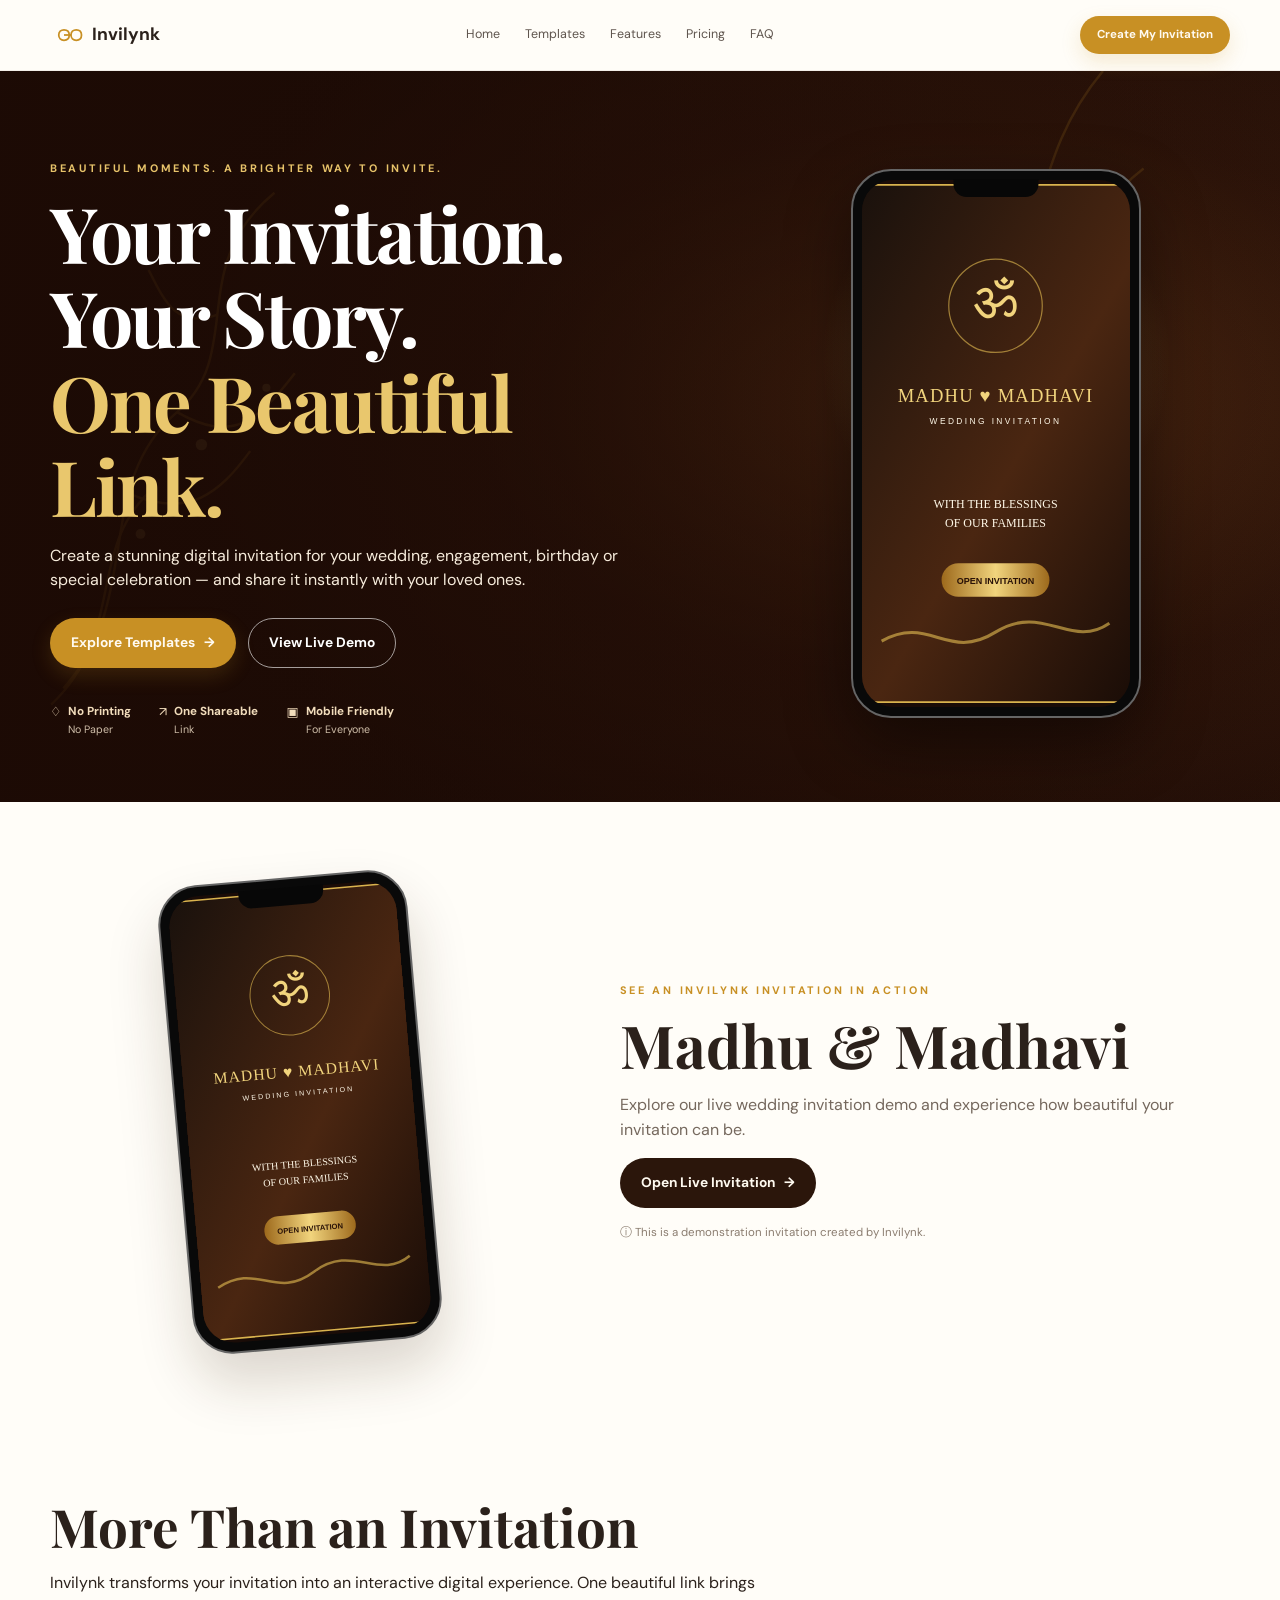
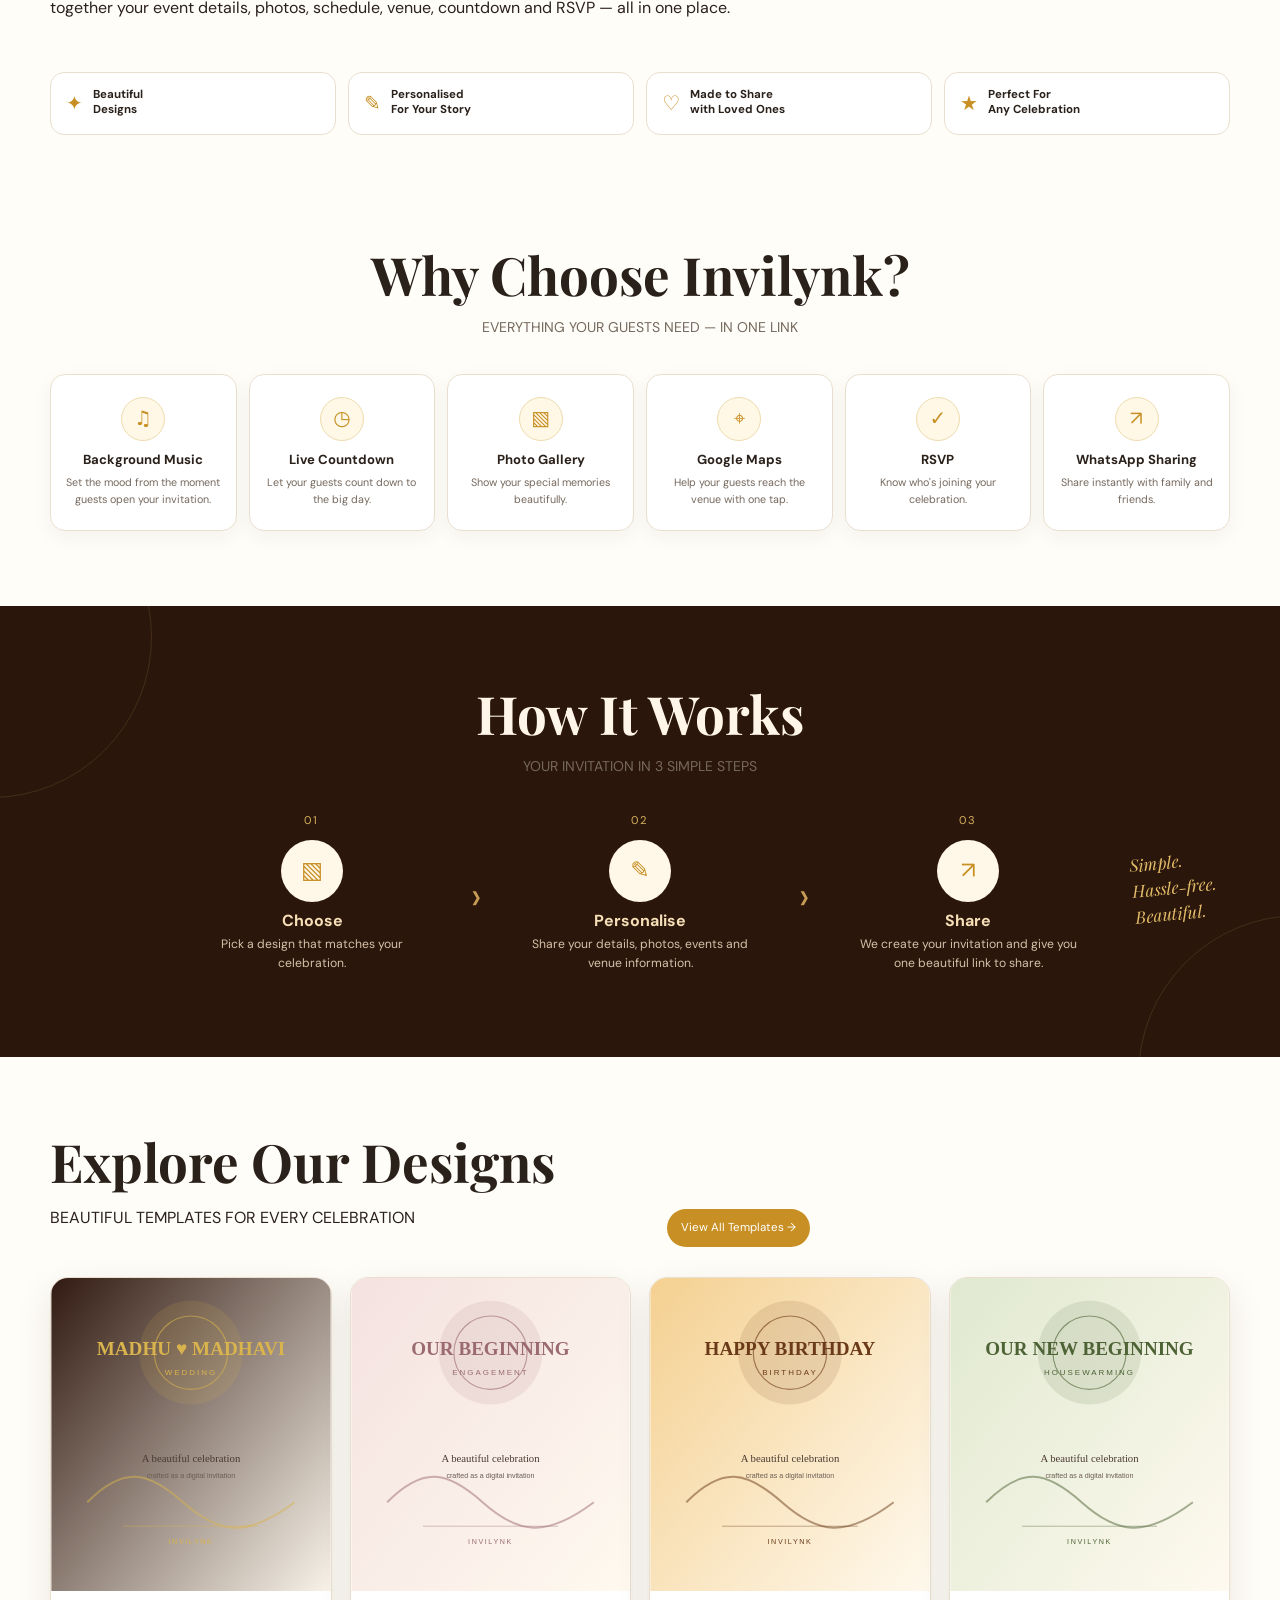
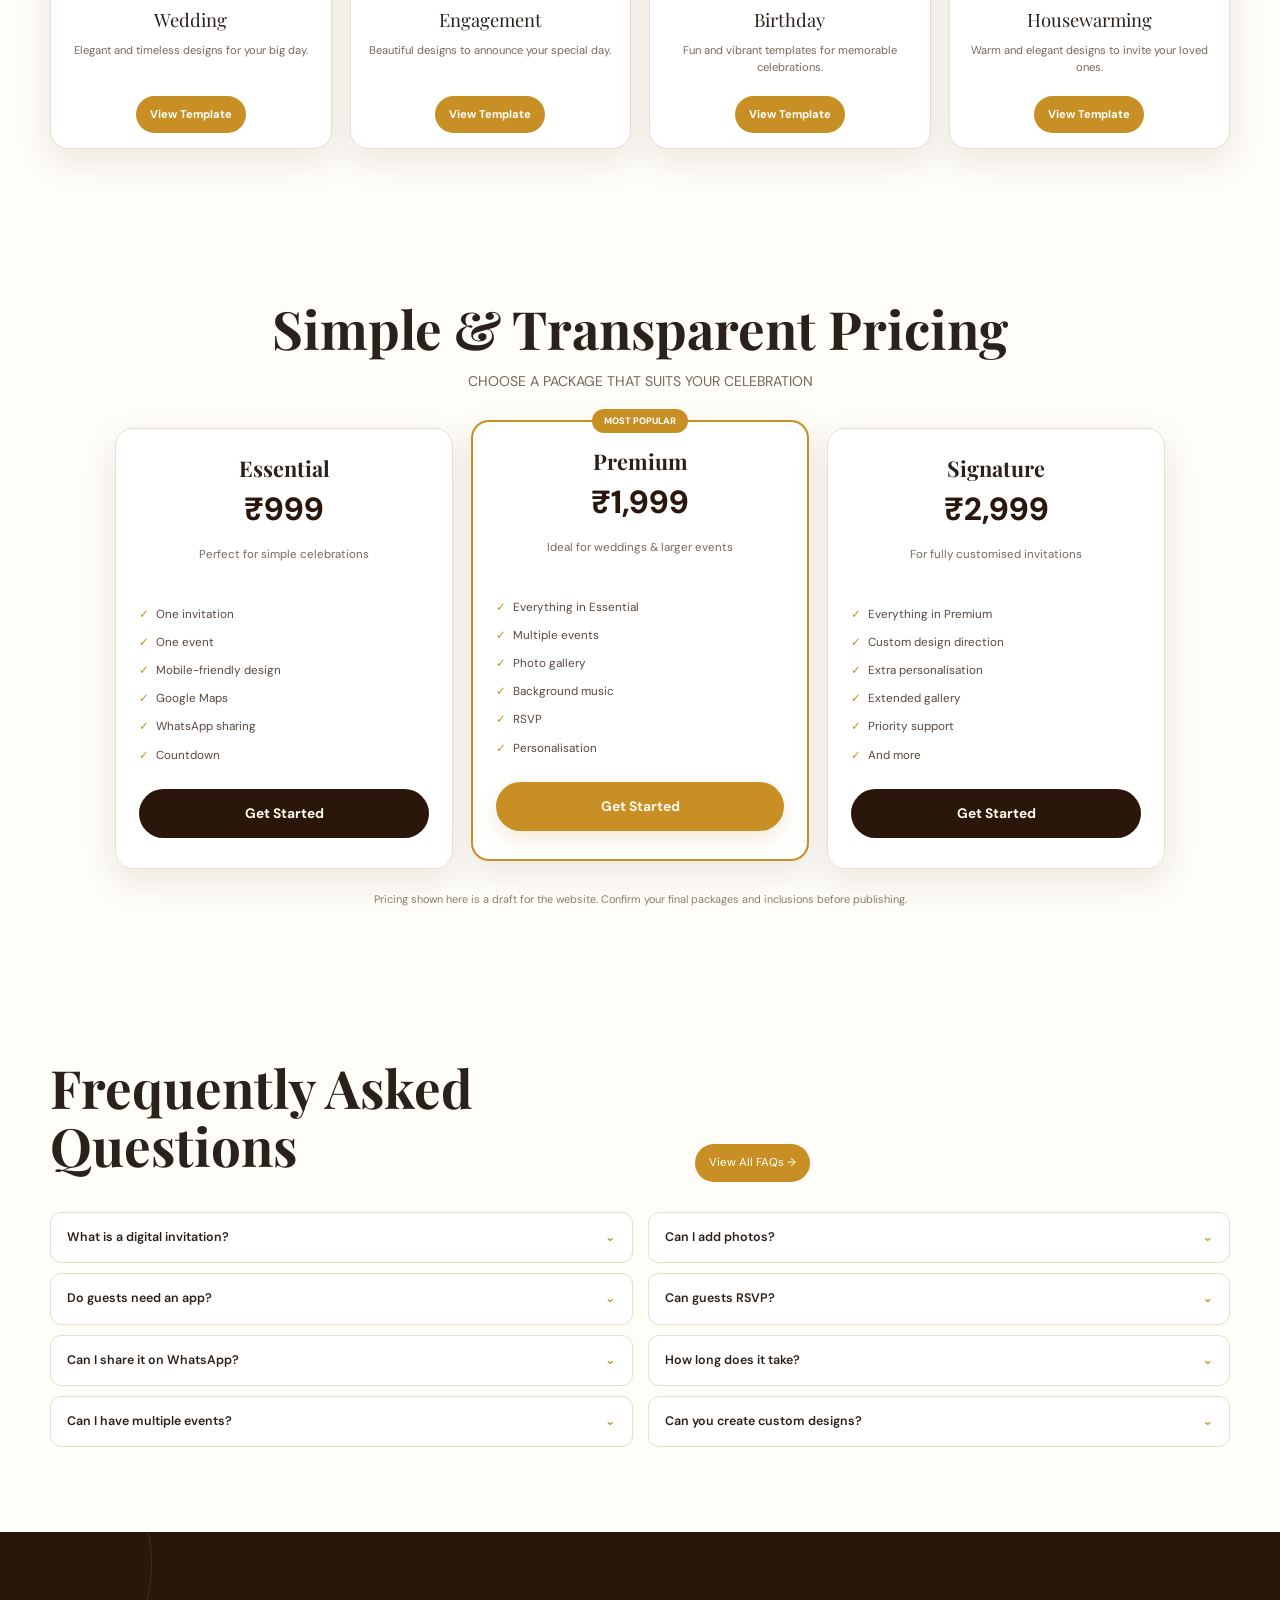
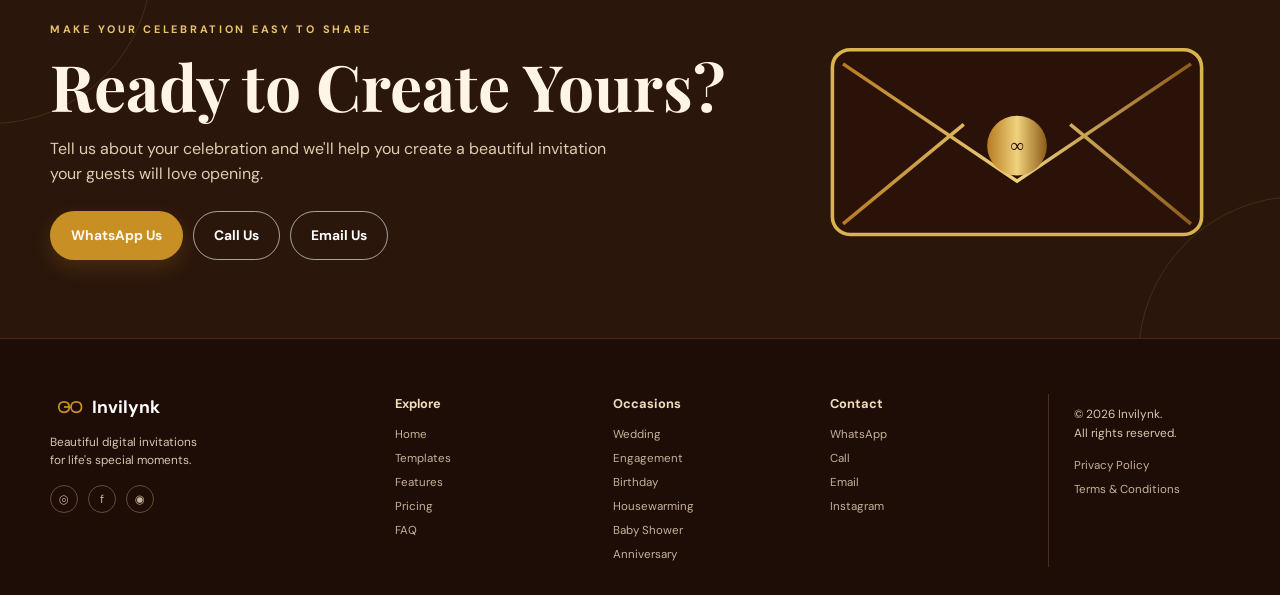
==== commit 361413ad: "Main site" ====
--- a/index.html
+++ b/index.html
@@ -1,284 +1,87 @@
-<!DOCTYPE html>
+<!doctype html>
 <html lang="en">
+<head>
+<meta charset="utf-8"><meta name="viewport" content="width=device-width, initial-scale=1, viewport-fit=cover">
+<meta name="theme-color" content="#2b160b">
+<meta name="description" content="Create beautiful digital invitations for weddings, engagements, birthdays, housewarmings and special celebrations with Invilynk.">
+<title>Invilynk — Your Invitation. Your Story. One Beautiful Link.</title>
+<link rel="preconnect" href="https://fonts.googleapis.com"><link rel="preconnect" href="https://fonts.gstatic.com" crossorigin>
+<link href="https://fonts.googleapis.com/css2?family=DM+Sans:wght@400;500;600;700&family=Playfair+Display:wght@500;600;700&display=swap" rel="stylesheet">
+<link rel="stylesheet" href="style.css">
+</head>
+<body>
+<header class="site-header" id="top"><div class="container nav-wrap">
+<a class="brand" href="#top"><img src="assets/logo-mark.svg" alt=""><span>Invilynk</span></a>
+<nav class="desktop-nav"><a href="#home">Home</a><a href="#templates">Templates</a><a href="#features">Features</a><a href="#pricing">Pricing</a><a href="#faq">FAQ</a></nav>
+<a class="btn btn-small btn-gold js-demo" href="#demo">Create My Invitation</a><button class="menu-toggle" aria-label="Open menu" aria-expanded="false">☰</button>
+</div><nav id="mobile-menu" class="mobile-menu"><a href="#home">Home</a><a href="#templates">Templates</a><a href="#features">Features</a><a href="#pricing">Pricing</a><a href="#faq">FAQ</a><a class="btn btn-gold js-demo" href="#demo">Create My Invitation</a></nav></header>
 
-<head>
+<main>
+<section class="hero" id="home"><div class="hero-overlay"></div><div class="container hero-grid">
+<div class="hero-copy"><p class="eyebrow light">BEAUTIFUL MOMENTS. A BRIGHTER WAY TO INVITE.</p>
+<h1>Your Invitation.<br>Your Story.<br><span>One Beautiful Link.</span></h1>
+<p class="hero-text">Create a stunning digital invitation for your wedding, engagement, birthday or special celebration — and share it instantly with your loved ones.</p>
+<div class="hero-actions"><a class="btn btn-gold" href="#templates">Explore Templates <span>→</span></a><a class="btn btn-outline-light js-demo" href="#demo">View Live Demo</a></div>
+<div class="hero-points"><span>♢ <b>No Printing</b><small>No Paper</small></span><span>↗ <b>One Shareable</b><small>Link</small></span><span>▣ <b>Mobile Friendly</b><small>For Everyone</small></span></div></div>
+<div class="hero-device"><div class="device-frame"><div class="device-screen"><img src="assets/demo-cover.svg" alt="Invilynk wedding invitation demo"></div></div><div class="device-glow"></div></div>
+</div></section>
 
-<meta charset="UTF-8">
-<meta name="viewport" content="width=device-width, initial-scale=1.0">
+<section class="demo section-paper" id="demo"><div class="container demo-grid">
+<div class="demo-device-wrap"><div class="device-frame device-small"><div class="device-screen"><img src="assets/demo-cover.svg" alt="Madhu and Madhavi invitation demo cover"></div></div></div>
+<div class="demo-copy"><p class="eyebrow">SEE AN INVILYNK INVITATION IN ACTION</p><h2>Madhu &amp; Madhavi</h2><p>Explore our live wedding invitation demo and experience how beautiful your invitation can be.</p><a class="btn btn-dark js-demo" href="#demo">Open Live Invitation <span>→</span></a><p class="micro-note">ⓘ This is a demonstration invitation created by Invilynk.</p></div>
+</div></section>
 
-<title>InviLynk | Digital Invitations</title>
+<section class="more section-paper"><div class="container"><div class="section-heading left"><div><h2>More Than an Invitation</h2><p>Invilynk transforms your invitation into an interactive digital experience. One beautiful link brings together your event details, photos, schedule, venue, countdown and RSVP — all in one place.</p></div></div>
+<div class="mini-benefits"><div><span>✦</span><b>Beautiful<br>Designs</b></div><div><span>✎</span><b>Personalised<br>For Your Story</b></div><div><span>♡</span><b>Made to Share<br>with Loved Ones</b></div><div><span>★</span><b>Perfect For<br>Any Celebration</b></div></div></div></section>
 
-<link rel="preconnect" href="https://fonts.googleapis.com">
-<link rel="preconnect" href="https://fonts.gstatic.com" crossorigin>
+<section class="features section-paper" id="features"><div class="container"><div class="section-heading centered"><h2>Why Choose Invilynk?</h2><p>EVERYTHING YOUR GUESTS NEED — IN ONE LINK</p></div>
+<div class="feature-grid">
+<article class="feature-card"><div class="feature-icon">♫</div><h3>Background Music</h3><p>Set the mood from the moment guests open your invitation.</p></article>
+<article class="feature-card"><div class="feature-icon">◷</div><h3>Live Countdown</h3><p>Let your guests count down to the big day.</p></article>
+<article class="feature-card"><div class="feature-icon">▧</div><h3>Photo Gallery</h3><p>Show your special memories beautifully.</p></article>
+<article class="feature-card"><div class="feature-icon">⌖</div><h3>Google Maps</h3><p>Help your guests reach the venue with one tap.</p></article>
+<article class="feature-card"><div class="feature-icon">✓</div><h3>RSVP</h3><p>Know who's joining your celebration.</p></article>
+<article class="feature-card"><div class="feature-icon">↗</div><h3>WhatsApp Sharing</h3><p>Share instantly with family and friends.</p></article>
+</div></div></section>
 
-<link href="https://fonts.googleapis.com/css2?family=Cinzel:wght@600;700&family=Poppins:wght@300;400;500;600;700&display=swap" rel="stylesheet">
+<section class="how dark-section"><div class="container"><div class="section-heading centered light-heading"><h2>How It Works</h2><p>YOUR INVITATION IN 3 SIMPLE STEPS</p></div>
+<div class="steps"><article class="step"><div class="step-no">01</div><div class="step-icon">▧</div><h3>Choose</h3><p>Pick a design that matches your celebration.</p></article><span class="step-arrow">›</span><article class="step"><div class="step-no">02</div><div class="step-icon">✎</div><h3>Personalise</h3><p>Share your details, photos, events and venue information.</p></article><span class="step-arrow">›</span><article class="step"><div class="step-no">03</div><div class="step-icon">↗</div><h3>Share</h3><p>We create your invitation and give you one beautiful link to share.</p></article></div><p class="hand-note">Simple.<br>Hassle-free.<br>Beautiful.</p></div></section>
 
-<link rel="stylesheet"
-href="https://cdnjs.cloudflare.com/ajax/libs/font-awesome/6.6.0/css/all.min.css">
+<section class="templates section-paper" id="templates"><div class="container"><div class="section-heading row-heading"><div><h2>Explore Our Designs</h2><p>BEAUTIFUL TEMPLATES FOR EVERY CELEBRATION</p></div><a class="text-btn" href="#contact">View All Templates →</a></div>
+<div class="template-grid">
+<article class="template-card"><img src="assets/wedding-template.svg" alt="Wedding invitation template"><div><span>Wedding</span><p>Elegant and timeless designs for your big day.</p><a class="btn btn-mini" href="#contact">View Template</a></div></article>
+<article class="template-card"><img src="assets/engagement-template.svg" alt="Engagement invitation template"><div><span>Engagement</span><p>Beautiful designs to announce your special day.</p><a class="btn btn-mini" href="#contact">View Template</a></div></article>
+<article class="template-card"><img src="assets/birthday-template.svg" alt="Birthday invitation template"><div><span>Birthday</span><p>Fun and vibrant templates for memorable celebrations.</p><a class="btn btn-mini" href="#contact">View Template</a></div></article>
+<article class="template-card"><img src="assets/housewarming-template.svg" alt="Housewarming invitation template"><div><span>Housewarming</span><p>Warm and elegant designs to invite your loved ones.</p><a class="btn btn-mini" href="#contact">View Template</a></div></article>
+</div></div></section>
 
-<link rel="stylesheet" href="css/style.css">
+<section class="pricing section-paper" id="pricing"><div class="container"><div class="section-heading centered"><h2>Simple &amp; Transparent Pricing</h2><p>CHOOSE A PACKAGE THAT SUITS YOUR CELEBRATION</p></div>
+<div class="price-grid">
+<article class="price-card"><h3>Essential</h3><div class="price">₹999</div><p>Perfect for simple celebrations</p><ul><li>One invitation</li><li>One event</li><li>Mobile-friendly design</li><li>Google Maps</li><li>WhatsApp sharing</li><li>Countdown</li></ul><a class="btn btn-dark" href="#contact">Get Started</a></article>
+<article class="price-card featured"><div class="popular">MOST POPULAR</div><h3>Premium</h3><div class="price">₹1,999</div><p>Ideal for weddings &amp; larger events</p><ul><li>Everything in Essential</li><li>Multiple events</li><li>Photo gallery</li><li>Background music</li><li>RSVP</li><li>Personalisation</li></ul><a class="btn btn-gold" href="#contact">Get Started</a></article>
+<article class="price-card"><h3>Signature</h3><div class="price">₹2,999</div><p>For fully customised invitations</p><ul><li>Everything in Premium</li><li>Custom design direction</li><li>Extra personalisation</li><li>Extended gallery</li><li>Priority support</li><li>And more</li></ul><a class="btn btn-dark" href="#contact">Get Started</a></article>
+</div><p class="pricing-note">Pricing shown here is a draft for the website. Confirm your final packages and inclusions before publishing.</p></div></section>
 
-</head>
+<section class="faq section-paper" id="faq"><div class="container"><div class="section-heading row-heading"><div><h2>Frequently Asked Questions</h2></div><a class="text-btn" href="#faq">View All FAQs →</a></div><div class="faq-grid"><div>
+<details><summary>What is a digital invitation?</summary><p>A digital invitation is an interactive invitation that guests can open on their phone through a shareable link.</p></details>
+<details><summary>Do guests need an app?</summary><p>No. Guests can open the invitation in a normal mobile browser.</p></details>
+<details><summary>Can I share it on WhatsApp?</summary><p>Yes. Your invitation is designed to be shared easily through WhatsApp and other messaging apps.</p></details>
+<details><summary>Can I have multiple events?</summary><p>Yes, depending on the package. Wedding packages can include functions such as Haldi, Mehendi, Sangeet and the main ceremony.</p></details></div><div>
+<details><summary>Can I add photos?</summary><p>Yes. You can provide your selected photos for the invitation gallery.</p></details>
+<details><summary>Can guests RSVP?</summary><p>Yes, RSVP can be included so you can collect responses from your guests.</p></details>
+<details><summary>How long does it take?</summary><p>Delivery time depends on the design, content and level of personalisation required.</p></details>
+<details><summary>Can you create custom designs?</summary><p>Yes, custom design work can be discussed for Signature or custom requirements.</p></details>
+</div></div></div></section>
 
-<body>
+<section class="contact-cta dark-section" id="contact"><div class="container contact-grid"><div><p class="eyebrow light">MAKE YOUR CELEBRATION EASY TO SHARE</p><h2>Ready to Create Yours?</h2><p>Tell us about your celebration and we'll help you create a beautiful invitation your guests will love opening.</p><div class="contact-actions"><a class="btn btn-gold js-whatsapp" href="#">WhatsApp Us</a><a class="btn btn-outline-light js-call" href="#">Call Us</a><a class="btn btn-outline-light js-email" href="#">Email Us</a></div></div><img class="envelope-art" src="assets/envelope.svg" alt="Decorative digital invitation envelope"></div></section>
+</main>
 
-<header>
-
-<nav class="navbar">
-
-<a href="#" class="logo" onclick="scrollToSection('hero'); return false;">
-    <img src="Logo.jpeg" alt="logo">
-    <h2>InviLynk</h2>
-</a>
-
-<ul class="nav-links">
-<li><a href="javascript:void(0)" onclick="scrollToSection('hero')">Home</a></li>
-
-<li><a href="javascript:void(0)" onclick="scrollToSection('templates')">Templates</a></li>
-
-<li><a href="javascript:void(0)" onclick="scrollToSection('features')">Features</a></li>
-
-<li><a href="javascript:void(0)" onclick="scrollToSection('pricing')">Pricing</a></li>
-
-<a href="javascript:void(0)" class="book-btn"
-onclick="scrollToSection('contact')">
-Book Now
-</a>
-
-</nav>
-
-</header>
-
-<section class="hero" id="hero">
-
-<div class="overlay"></div>
-
-<div class="hero-content">
-
-<p class="tagline">
-✨ India's Premium Digital Invitation Platform
-</p>
-
-<h1>
-Craft Beautiful <br>
-Digital Invitations
-</h1>
-
-<p class="subtitle">
-
-Wedding • Engagement • Birthday • Housewarming • Baby Shower
-
-</p>
-
-<div class="buttons">
-
-<a href="templates.html" class="primary-btn">
-
-Explore Templates
-
-</a>
-
-<a href="javascript:void(0)"
-   class="secondary-btn"
-   onclick="scrollToSection('contact')">
-Book Now
-</a>
-
-</div>
-
-<div class="stats">
-
-<div>
-
-<h2>500+</h2>
-
-<p>Invitations</p>
-
-</div>
-
-<div>
-
-<h2>100+</h2>
-
-<p>Happy Families</p>
-
-</div>
-
-<div>
-
-<h2>25+</h2>
-
-<p>Templates</p>
-
-</div>
-
-</div>
-
-</div>
-
-
-
-</section>
-
-<!-- Templates Section -->
-<section id="templates" class="templates-section">
-
-    <div class="section-title">
-        <h2>Featured Templates</h2>
-        <p>Choose from our premium collection of digital invitations.</p>
-    </div>
-
-    <div class="template-grid">
-
-        <div class="template-card">
-            <img src="images/templates/template1.jpg" alt="Wedding">
-            <div class="template-content">
-                <h3>Royal Wedding</h3>
-                <p>Elegant invitation with countdown, music & RSVP.</p>
-                <a href="templates.html" class="view-btn">View Demo</a>
-            </div>
-        </div>
-
-        <div class="template-card">
-            <img src="images/templates/template2.jpg" alt="Engagement">
-            <div class="template-content">
-                <h3>Engagement</h3>
-                <p>Minimal & modern invitation website.</p>
-                <a href="templates.html" class="view-btn">View Demo</a>
-            </div>
-        </div>
-
-        <div class="template-card">
-            <img src="images/templates/template3.jpg" alt="Birthday">
-            <div class="template-content">
-                <h3>Birthday</h3>
-                <p>Fun digital birthday invitation.</p>
-                <a href="templates.html" class="view-btn">View Demo</a>
-            </div>
-        </div>
-
-        <div class="template-card">
-            <img src="images/templates/template4.jpg" alt="Housewarming">
-            <div class="template-content">
-                <h3>Housewarming</h3>
-                <p>Premium invitation with maps and RSVP.</p>
-                <a href="templates.html" class="view-btn">View Demo</a>
-            </div>
-        </div>
-
-    </div>
-
-</section>
-
-<!-- Features -->
-<section id="features" class="features-section">
-
-    <div class="section-title">
-        <h2>Why Choose InviLynk?</h2>
-        <p>Everything you need for a premium digital invitation.</p>
-    </div>
-
-    <div class="features-grid">
-
-        <div class="feature-card">
-            <h3>🎵 Background Music</h3>
-            <p>Add beautiful music that plays while guests browse your invitation.</p>
-        </div>
-
-        <div class="feature-card">
-            <h3>⏳ Live Countdown</h3>
-            <p>Show a live countdown until your special day.</p>
-        </div>
-
-        <div class="feature-card">
-            <h3>📝 RSVP</h3>
-            <p>Collect confirmations directly from your guests.</p>
-        </div>
-
-        <div class="feature-card">
-            <h3>📍 Google Maps</h3>
-            <p>Help guests reach your venue with one click.</p>
-        </div>
-
-        <div class="feature-card">
-            <h3>📷 Photo Gallery</h3>
-            <p>Display your memorable moments beautifully.</p>
-        </div>
-
-        <div class="feature-card">
-            <h3>📱 WhatsApp Sharing</h3>
-            <p>Share invitations instantly with friends and family.</p>
-        </div>
-
-    </div>
-
-</section>
-
-<!-- Pricing -->
-<section id="pricing" class="pricing-section">
-
-<div class="section-title">
-<h2>Pricing</h2>
-<p>Choose a package that fits your celebration.</p>
-</div>
-
-<div class="pricing-grid">
-
-<div class="price-card">
-<h3>Starter</h3>
-<p class="plan-desc">Perfect for small events</p>
-<h1>₹999</h1>
-<ul>
-<li>✔ One Invitation</li>
-<li>✔ Background Music</li>
-<li>✔ Countdown</li>
-<li>✔ Google Maps</li>
-<li>✔ Mobile Friendly</li>
-</ul>
-
-<a href="javascript:void(0)"
-   class="price-btn"
-   onclick="scrollToSection('contact')">
-Book Now
-</a>
-</div>
-
-</div>
-
-</section>
-
-<!-- Contact -->
-<section id="contact" class="contact-section">
-
-    <div class="section-title">
-        <h2>Book Your Invitation</h2>
-        <p>Let's create a beautiful invitation for your special occasion.</p>
-    </div>
-
-    <div class="contact-buttons">
-
-        <a href="tel:+919876543210" class="contact-btn">
-            📞 Call Us
-        </a>
-
-        <a href="https://wa.me/919876543210?text=Hi%20InviLynk!%20I%20want%20to%20book%20a%20digital%20invitation." target="_blank" class="contact-btn">
-            💬 WhatsApp
-        </a>
-
-        <a href="mailto:hello@invilynk.in" class="contact-btn">
-            📧 Email
-        </a>
-
-        <a href="https://instagram.com/invilynk" target="_blank" class="contact-btn">
-            📷 Instagram
-        </a>
-
-    </div>
-
-</section>
-
-<script src="js/main.js"></script>
-
-</body>
-
-</html>+<footer class="footer"><div class="container footer-grid">
+<div><a class="brand brand-footer" href="#top"><img src="assets/logo-mark.svg" alt=""><span>Invilynk</span></a><p>Beautiful digital invitations<br>for life's special moments.</p><div class="socials"><a href="#" aria-label="Instagram">◎</a><a href="#" aria-label="Facebook">f</a><a href="#" aria-label="WhatsApp">◉</a></div></div>
+<div><h4>Explore</h4><a href="#top">Home</a><a href="#templates">Templates</a><a href="#features">Features</a><a href="#pricing">Pricing</a><a href="#faq">FAQ</a></div>
+<div><h4>Occasions</h4><a href="#templates">Wedding</a><a href="#templates">Engagement</a><a href="#templates">Birthday</a><a href="#templates">Housewarming</a><a href="#templates">Baby Shower</a><a href="#templates">Anniversary</a></div>
+<div><h4>Contact</h4><a class="js-whatsapp" href="#">WhatsApp</a><a class="js-call" href="#">Call</a><a class="js-email" href="#">Email</a><a class="js-instagram" href="#">Instagram</a></div>
+<div class="footer-legal"><p>© <span id="year"></span> Invilynk.<br>All rights reserved.</p><a href="privacy.html">Privacy Policy</a><a href="terms.html">Terms &amp; Conditions</a></div>
+</div></footer>
+<script src="config.js"></script><script src="script.js"></script>
+</body></html>
--- a/style.css
+++ b/style.css
@@ -0,0 +1,7 @@
+:root{--cream:#fff9ef;--paper:#fffdf8;--white:#fff;--brown:#2b160b;--gold:#c89024;--gold2:#e8c66a;--text:#2b211b;--muted:#75685d;--line:#eadfce;--shadow:0 12px 35px rgba(50,28,10,.10);--max:1180px}
+*{box-sizing:border-box}html{scroll-behavior:smooth}body{margin:0;background:var(--cream);color:var(--text);font-family:"DM Sans",system-ui,sans-serif;line-height:1.55}img{max-width:100%;display:block}a{text-decoration:none;color:inherit}.container{width:min(calc(100% - 32px),var(--max));margin:auto}h1,h2,h3{font-family:"Playfair Display",Georgia,serif;line-height:1.1;margin:0}h2{font-size:clamp(2rem,5vw,3.3rem)}.site-header{position:sticky;top:0;z-index:100;background:rgba(255,253,248,.95);backdrop-filter:blur(14px);border-bottom:1px solid rgba(100,70,40,.08)}.nav-wrap{min-height:70px;display:flex;align-items:center;gap:22px}.brand{display:flex;align-items:center;gap:7px;font-weight:700;font-size:1.1rem}.brand img{width:35px;height:20px}.desktop-nav{display:flex;gap:25px;margin:auto;font-size:.78rem;color:#5f554e}.desktop-nav a:hover{color:var(--gold)}.btn{display:inline-flex;align-items:center;justify-content:center;gap:9px;padding:13px 20px;border-radius:999px;font-weight:700;font-size:.86rem;border:1px solid transparent;transition:.25s ease}.btn:hover{transform:translateY(-2px)}.btn-small{padding:9px 16px;font-size:.72rem}.btn-gold{background:var(--gold);color:#fffaf0;box-shadow:0 8px 20px rgba(200,144,36,.18)}.btn-dark{background:var(--brown);color:#fffaf0}.btn-outline-light{border-color:rgba(255,255,255,.6);color:#fff}.btn-outline-light:hover{background:#fff;color:var(--brown)}.btn-mini{background:var(--gold);color:#fff;padding:9px 13px;font-size:.7rem}.menu-toggle{display:none;margin-left:auto;background:none;border:0;font-size:1.5rem;color:var(--brown)}.mobile-menu{display:none;padding:8px 16px 18px;border-top:1px solid var(--line);background:var(--paper)}.mobile-menu a:not(.btn){display:block;padding:12px 0;border-bottom:1px solid var(--line)}.mobile-menu.open{display:block}
+.hero{position:relative;overflow:hidden;background:#1d0c06 url("assets/hero-bg.svg") center/cover;color:#fff;padding:78px 0 64px;min-height:620px}.hero-overlay{position:absolute;inset:0;background:linear-gradient(90deg,rgba(28,10,4,.78),rgba(28,10,4,.2))}.hero-grid{position:relative;display:grid;grid-template-columns:1.05fr .75fr;align-items:center;gap:55px}.hero-copy{max-width:650px}.eyebrow{font-size:.68rem;letter-spacing:.25em;font-weight:700;color:var(--gold);margin-bottom:13px}.eyebrow.light{color:#e7c36a}.hero h1{font-size:clamp(3rem,6vw,5.3rem);letter-spacing:-.03em}.hero h1 span{color:#e9c76d}.hero-text{max-width:590px;color:#f7ecdc;font-size:1rem}.hero-actions{display:flex;gap:12px;flex-wrap:wrap;margin-top:25px}.hero-points{display:flex;gap:28px;margin-top:34px;color:#f2ddbc;font-size:.8rem}.hero-points span{display:grid;grid-template-columns:auto 1fr;column-gap:7px}.hero-points b{font-size:.73rem}.hero-points small{grid-column:2;color:#cfbea9}.hero-device{position:relative;display:flex;justify-content:center}.device-frame{width:290px;padding:9px;border-radius:40px;background:#090909;border:2px solid #656565;box-shadow:0 25px 65px rgba(0,0,0,.45);position:relative;z-index:2}.device-screen{overflow:hidden;border-radius:31px;background:#1a0c07;aspect-ratio:9/17.7}.device-screen img{width:100%;height:100%;object-fit:cover}.device-frame:before{content:"";position:absolute;top:8px;left:50%;transform:translateX(-50%);width:85px;height:18px;background:#070707;border-radius:0 0 13px 13px;z-index:3}.device-glow{position:absolute;width:380px;height:380px;background:radial-gradient(circle,rgba(232,198,106,.28),transparent 65%)}.section-paper{background:var(--paper);padding:75px 0}.demo-grid{display:grid;grid-template-columns:.9fr 1.1fr;align-items:center;gap:70px}.demo-device-wrap{display:flex;justify-content:center}.device-small{width:250px;transform:rotate(-5deg);box-shadow:0 30px 55px rgba(56,33,10,.18)}.demo-copy{max-width:560px}.demo-copy h2{font-size:clamp(2.2rem,5vw,3.7rem)}.demo-copy>p:not(.eyebrow):not(.micro-note){font-size:1rem;color:var(--muted)}.micro-note{font-size:.72rem;color:#8b7d70;margin-top:16px}.section-heading{max-width:760px}.section-heading.left{display:flex;align-items:end;justify-content:space-between;gap:35px}.section-heading.centered{text-align:center;margin:0 auto 35px}.section-heading h2{margin-bottom:8px}.section-heading>p:last-child{color:var(--muted);font-size:.88rem}.mini-benefits{display:grid;grid-template-columns:repeat(4,1fr);gap:12px;margin-top:35px}.mini-benefits div{display:flex;align-items:center;gap:10px;padding:15px;border:1px solid var(--line);border-radius:14px;background:#fff}.mini-benefits span{color:var(--gold);font-size:1.25rem}.mini-benefits b{font-size:.72rem;line-height:1.3}.features{padding-top:35px}.feature-grid{display:grid;grid-template-columns:repeat(6,1fr);gap:12px}.feature-card{background:#fff;border:1px solid var(--line);border-radius:15px;padding:22px 13px;text-align:center;box-shadow:0 6px 20px rgba(49,30,12,.05)}.feature-icon{width:44px;height:44px;border-radius:50%;display:grid;place-items:center;margin:0 auto 12px;background:#fff8e7;color:var(--gold);font-size:1.25rem;border:1px solid #efdcae}.feature-card h3{font-family:"DM Sans";font-size:.82rem;margin-bottom:7px}.feature-card p{font-size:.67rem;color:var(--muted);margin:0}
+.dark-section{position:relative;background:var(--brown);color:#fff4e5;overflow:hidden;padding:78px 0}.dark-section:before,.dark-section:after{content:"";position:absolute;width:320px;height:320px;border:1px solid rgba(232,198,106,.13);border-radius:50%}.dark-section:before{left:-170px;top:-130px}.dark-section:after{right:-180px;bottom:-180px}.light-heading h2{color:#fff6e9}.light-heading p{color:#d7b984}.steps{display:grid;grid-template-columns:1fr auto 1fr auto 1fr;align-items:center;gap:22px;max-width:930px;margin:0 auto}.step{text-align:center}.step-no{font-size:.7rem;letter-spacing:.2em;color:#d6b25f}.step-icon{width:62px;height:62px;border-radius:50%;display:grid;place-items:center;margin:10px auto;background:#fff7e8;color:var(--gold);font-size:1.45rem}.step h3{font-family:"DM Sans";font-size:1rem;color:#f6dfb7}.step p{color:#d6c1a8;font-size:.76rem;max-width:220px;margin:6px auto}.step-arrow{font-size:2.5rem;color:#c59b55}.hand-note{position:absolute;right:5%;top:50%;transform:rotate(-6deg);font-family:"Playfair Display";font-style:italic;color:#e3bd69;font-size:1.05rem}
+.row-heading{display:flex;align-items:end;justify-content:space-between;gap:25px;margin-bottom:30px}.text-btn{font-size:.72rem;background:var(--gold);color:#fff;padding:10px 14px;border-radius:999px;white-space:nowrap}.template-grid{display:grid;grid-template-columns:repeat(4,1fr);gap:18px}.template-card{background:#fff;border:1px solid var(--line);border-radius:18px;overflow:hidden;box-shadow:var(--shadow)}.template-card>img{width:100%;aspect-ratio:1/1.12;object-fit:cover}.template-card>div{padding:15px;text-align:center}.template-card span{font-family:"Playfair Display";font-size:1.15rem}.template-card p{font-size:.7rem;color:var(--muted);min-height:42px;margin:7px 0 12px}.price-grid{display:grid;grid-template-columns:repeat(3,1fr);gap:18px;max-width:1050px;margin:auto}.price-card{position:relative;background:#fff;border:1px solid var(--line);border-radius:18px;padding:28px 23px;box-shadow:var(--shadow)}.price-card.featured{border:2px solid var(--gold);transform:translateY(-8px)}.popular{position:absolute;top:-13px;left:50%;transform:translateX(-50%);background:var(--gold);color:#fff;padding:5px 12px;border-radius:999px;font-size:.58rem;font-weight:800;white-space:nowrap}.price-card h3{text-align:center;font-size:1.35rem}.price{text-align:center;font-size:2rem;font-weight:800;color:var(--brown);margin-top:4px}.price-card>p{text-align:center;color:var(--muted);font-size:.72rem;min-height:34px}.price-card ul{padding:0;margin:20px 0;list-style:none}.price-card li{font-size:.73rem;padding:5px 0;color:#55483f}.price-card li:before{content:"✓";color:var(--gold);font-weight:800;margin-right:7px}.price-card .btn{width:100%}.pricing-note{font-size:.68rem;color:#8d7c6b;text-align:center;margin:22px auto 0;max-width:760px}.faq-grid{display:grid;grid-template-columns:1fr 1fr;gap:15px;margin-top:20px}details{background:#fff;border:1px solid var(--line);border-radius:11px;margin-bottom:10px;padding:0 16px}summary{list-style:none;cursor:pointer;padding:15px 0;font-size:.78rem;font-weight:600;display:flex;justify-content:space-between;gap:15px}summary:after{content:"⌄";color:var(--gold)}details[open] summary:after{content:"⌃"}details p{border-top:1px solid var(--line);padding:12px 0 15px;color:var(--muted);font-size:.73rem}.contact-cta{padding:75px 0}.contact-grid{display:grid;grid-template-columns:1fr .6fr;align-items:center;gap:45px}.contact-grid h2{font-size:clamp(2.5rem,5vw,4rem)}.contact-grid>div>p:not(.eyebrow){color:#e0ccb1;max-width:580px}.contact-actions{display:flex;gap:10px;flex-wrap:wrap;margin-top:24px}.envelope-art{width:min(100%,450px);justify-self:end}.footer{background:#1d0d06;color:#d9c6ae;padding:55px 0 28px;border-top:1px solid #4a2916}.footer-grid{display:grid;grid-template-columns:1.7fr 1fr 1fr 1fr 1fr;gap:35px}.brand-footer{color:#fff}.footer p{font-size:.74rem}.footer h4{color:#f1ddbc;margin:0 0 10px;font-size:.8rem}.footer a:not(.brand){display:block;font-size:.72rem;color:#c7b19a;padding:3px 0}.socials{display:flex;gap:10px;margin-top:16px}.socials a{width:28px;height:28px;border:1px solid #6a4b31;border-radius:50%;display:grid!important;place-items:center}.footer-legal{border-left:1px solid #4c301e;padding-left:25px}
+@media(max-width:900px){.desktop-nav,.site-header>.container>.btn{display:none}.menu-toggle{display:block}.hero{padding:62px 0 55px}.hero-grid{grid-template-columns:1fr;gap:40px}.hero-copy{max-width:720px}.hero-device{justify-content:flex-start;margin-left:8%}.hero-points{gap:16px}.demo-grid{grid-template-columns:1fr 1fr;gap:30px}.feature-grid{grid-template-columns:repeat(3,1fr)}.template-grid{grid-template-columns:repeat(2,1fr)}.price-grid{grid-template-columns:1fr;max-width:560px}.price-card.featured{transform:none}.footer-grid{grid-template-columns:repeat(3,1fr)}.footer-legal{border-left:0;padding-left:0}}
+@media(max-width:620px){.container{width:min(calc(100% - 24px),var(--max))}.hero{padding:45px 0}.hero h1{font-size:2.9rem}.hero-text{font-size:.9rem}.hero-actions .btn{width:100%}.hero-points{display:grid;grid-template-columns:repeat(3,1fr);gap:8px}.hero-points b{font-size:.62rem}.hero-points small{font-size:.55rem}.hero-device{justify-content:center;margin:0}.device-frame{width:245px}.section-paper,.dark-section{padding:55px 0}.demo-grid{grid-template-columns:1fr;text-align:center}.demo-device-wrap{margin-bottom:10px}.device-small{width:215px}.demo-copy{margin:auto}.demo-copy .btn{width:100%}.section-heading.left,.row-heading{display:block}.row-heading .text-btn{display:inline-flex;margin-top:15px}.mini-benefits{grid-template-columns:repeat(2,1fr)}.feature-grid{grid-template-columns:repeat(2,1fr);gap:9px}.feature-card{padding:18px 9px}.feature-card p{font-size:.62rem}.steps{grid-template-columns:1fr;gap:5px}.step-arrow{display:none}.hand-note{display:none}.template-grid{grid-template-columns:1fr 1fr;gap:10px}.template-card>div{padding:11px 8px}.template-card span{font-size:1rem}.template-card p{font-size:.62rem;min-height:48px}.template-card .btn{font-size:.6rem;padding:8px 9px}.faq-grid{grid-template-columns:1fr;gap:0}.contact-grid{grid-template-columns:1fr}.envelope-art{justify-self:center;max-width:320px}.contact-actions .btn{flex:1;min-width:110px}.footer-grid{grid-template-columns:1fr 1fr;gap:25px}.footer-grid>div:first-child{grid-column:1/-1}.footer-legal{grid-column:1/-1}}
